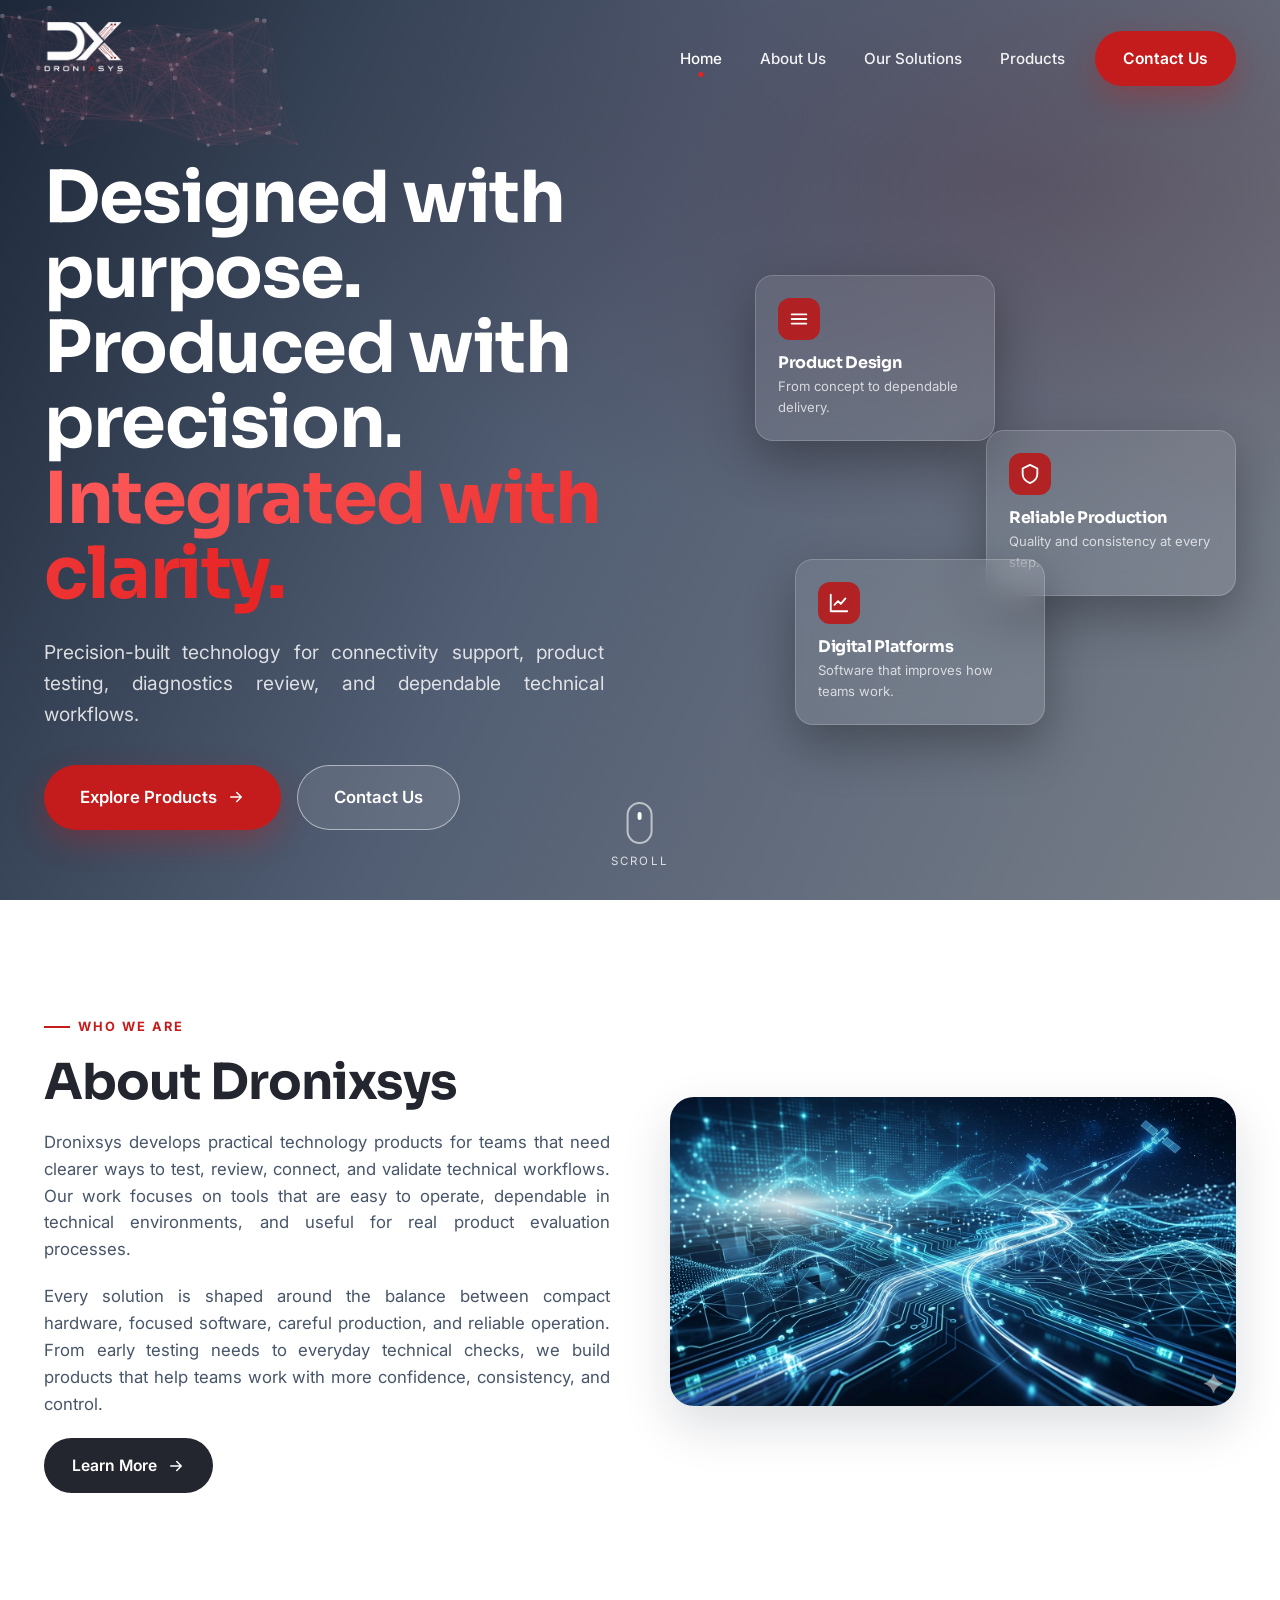
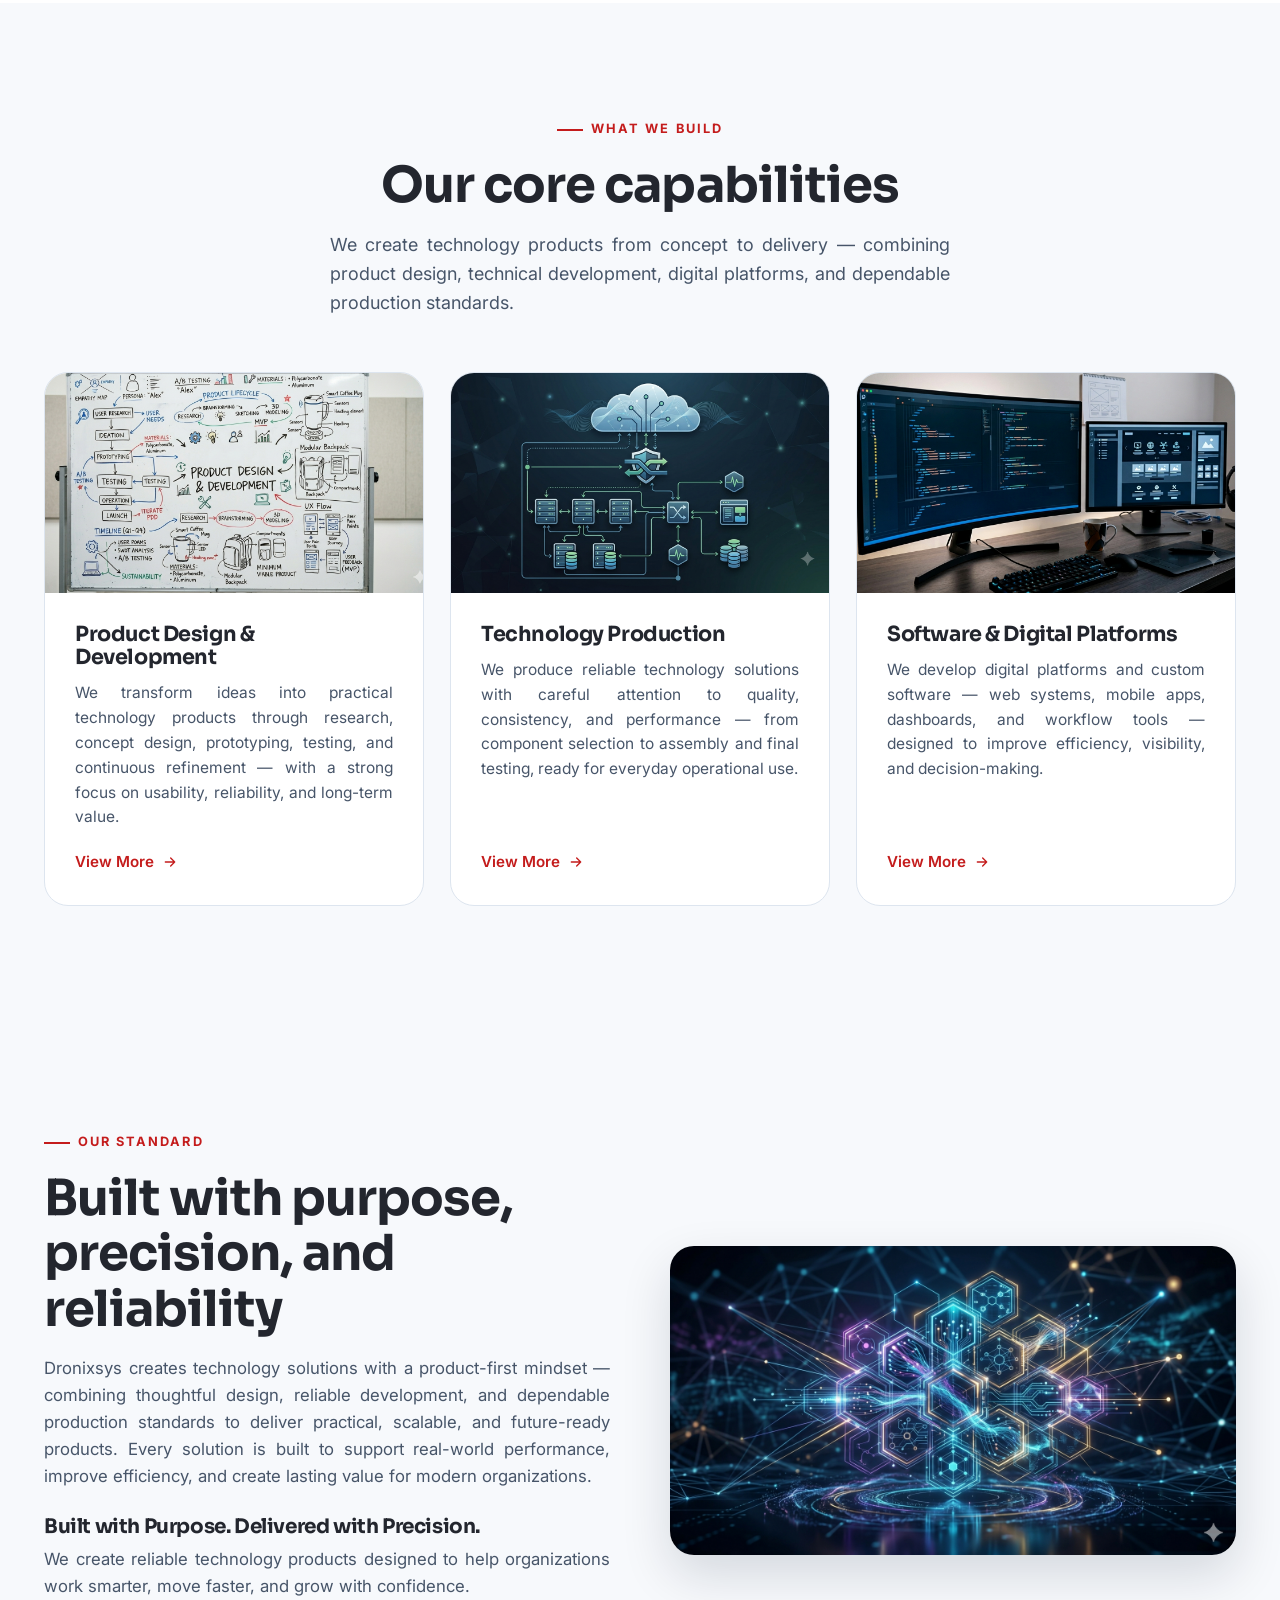
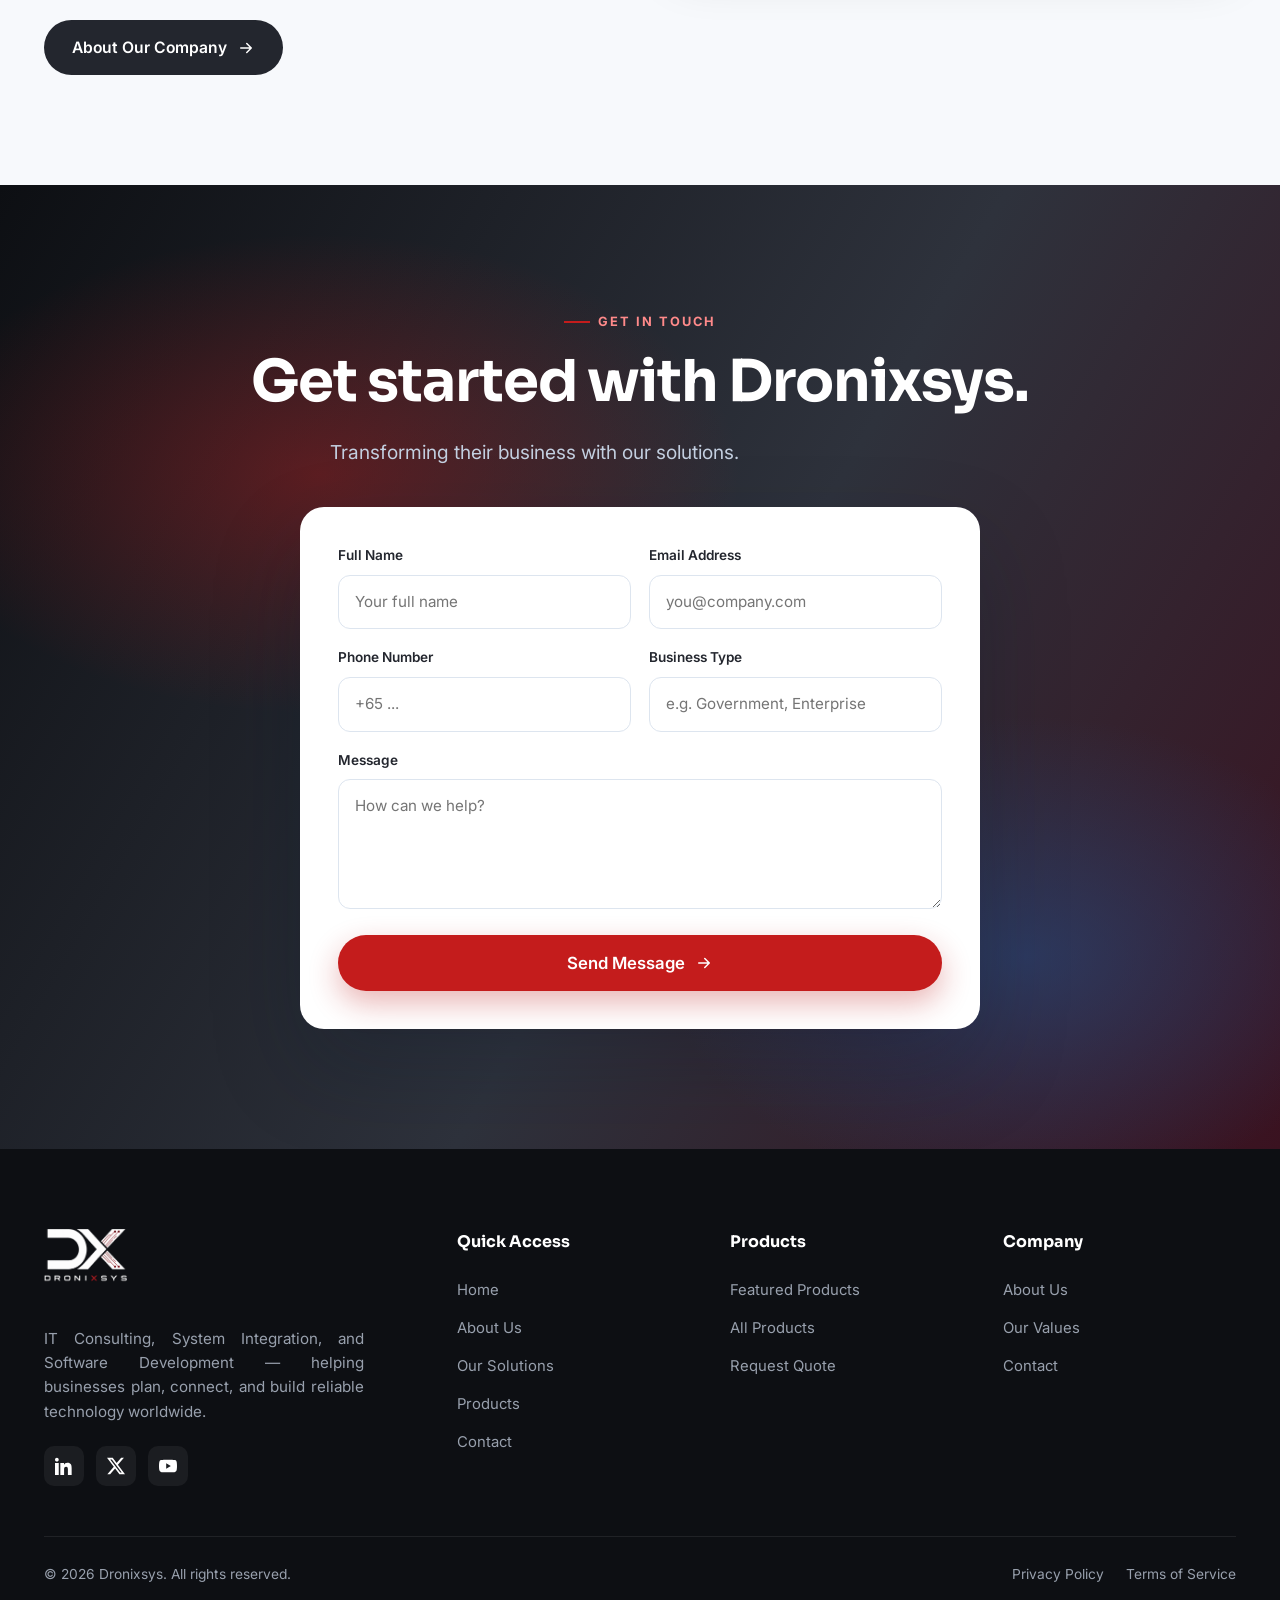
==== index.html @ 89958917 "Initial commit" ====
<!DOCTYPE html>
<html lang="en">
<head>
<meta charset="UTF-8" />
<meta name="viewport" content="width=device-width, initial-scale=1.0" />
<title>Dronixsys | Purpose-Built Technology Products</title>
<meta name="description" content="Dronixsys designs and produces reliable technology products for connectivity, monitoring, communication, and dependable technical workflows — built with purpose and precision." />
<meta name="keywords" content="technology products, system integration, monitoring, communication platform, RF awareness, Dronixsys" />
<meta name="author" content="Dronixsys" />
<link rel="canonical" href="https://dronixsys.com/" />
<meta property="og:type" content="website" />
<meta property="og:title" content="Dronixsys | Purpose-Built Technology Products" />
<meta property="og:description" content="Designed with purpose. Produced with precision. Integrated with clarity." />
<meta property="og:image" content="assets/dronixsys-dark.png" />
<meta name="theme-color" content="#181B21" />
<link rel="icon" href="assets/dronixsys-dark.png" />
<link rel="preconnect" href="https://fonts.googleapis.com" />
<link rel="preconnect" href="https://fonts.gstatic.com" crossorigin />
<link href="https://fonts.googleapis.com/css2?family=Inter:wght@400;500;600;700&family=Sora:wght@600;700;800&display=swap" rel="stylesheet" />
<link rel="stylesheet" href="css/style.css" />
<script type="application/ld+json">
{
  "@context": "https://schema.org",
  "@type": "Organization",
  "name": "Dronixsys",
  "description": "Purpose-built technology products and integration services.",
  "url": "https://dronixsys.com",
  "logo": "assets/dronixsys-dark.png"
}
</script>
</head>
<body>
<div class="scroll-progress"></div>

<!-- NAV -->
<header class="nav" id="nav">
  <div class="container nav__inner">
    <a href="index.html" class="nav__logo" aria-label="Dronixsys home">
      <span class="logo-mark">
        <img src="assets/dronixsys-light.png" alt="Dronixsys" class="logo--white" />
        <img src="assets/dronixsys-dark.png" alt="Dronixsys" class="logo--dark" />
      </span>
    </a>
    <nav class="nav__menu" id="menu" aria-label="Primary">
      <a href="index.html" class="nav__link active">Home</a>
      <a href="about.html" class="nav__link">About Us</a>
      <a href="solutions.html" class="nav__link">Our Solutions</a>
      <a href="products.html" class="nav__link">Products</a>
      <a href="contact.html" class="btn btn--primary nav__cta">Contact Us</a>
    </nav>
    <button class="nav__toggle" id="toggle" aria-label="Toggle menu" aria-expanded="false"><span></span><span></span><span></span></button>
  </div>
</header>

<!-- HERO -->
<section class="hero">
  <div class="hero__media">
    <video autoplay muted loop playsinline poster="https://images.unsplash.com/photo-1558494949-ef010cbdcc31?auto=format&fit=crop&w=1920&q=80">
      <source src="https://cdn.pixabay.com/video/2020/08/30/48569-454221290_large.mp4" type="video/mp4" />
    </video>
  </div>
  <div class="hero__overlay"></div>
  <canvas id="particles"></canvas>

  <div class="container hero__inner">
    <div class="hero__content">
      <h1>Designed with purpose. Produced with precision. <span class="accent">Integrated with clarity.</span></h1>
      <p class="hero__sub">Precision-built technology for connectivity support, product testing, diagnostics review, and dependable technical workflows.</p>
      <div class="hero__cta">
        <a href="products.html" class="btn btn--primary btn--lg">Explore Products
          <svg viewBox="0 0 24 24" fill="none" stroke="currentColor" stroke-width="2"><path d="M5 12h14M13 6l6 6-6 6" stroke-linecap="round" stroke-linejoin="round"/></svg>
        </a>
        <a href="contact.html" class="btn btn--ghost btn--lg">Contact Us</a>
      </div>
    </div>

    <div class="hero__glass" aria-hidden="true">
      <div class="glass-card gc-1">
        <div class="gc-ico"><svg viewBox="0 0 24 24" fill="none" stroke="currentColor" stroke-width="2"><path d="M4 7h16M4 12h16M4 17h16" stroke-linecap="round"/></svg></div>
        <h4>Product Design</h4>
        <p>From concept to dependable delivery.</p>
      </div>
      <div class="glass-card gc-2">
        <div class="gc-ico"><svg viewBox="0 0 24 24" fill="none" stroke="currentColor" stroke-width="2"><path d="M12 2l8 4v6c0 5-3.5 8-8 10-4.5-2-8-5-8-10V6l8-4z" stroke-linejoin="round"/></svg></div>
        <h4>Reliable Production</h4>
        <p>Quality and consistency at every step.</p>
      </div>
      <div class="glass-card gc-3">
        <div class="gc-ico"><svg viewBox="0 0 24 24" fill="none" stroke="currentColor" stroke-width="2"><path d="M3 3v18h18M7 14l4-4 3 3 5-6" stroke-linecap="round" stroke-linejoin="round"/></svg></div>
        <h4>Digital Platforms</h4>
        <p>Software that improves how teams work.</p>
      </div>
    </div>
  </div>

  <a href="#who" class="scroll-ind" aria-label="Scroll down"><div class="mouse"></div>Scroll</a>
</section>

<!-- WHO WE ARE -->
<section class="section" id="who">
  <div class="container split">
    <div class="reveal">
      <span class="eyebrow">Who We Are</span>
      <h2 class="section-title">About Dronixsys</h2>
      <div class="prose">
        <p>Dronixsys develops practical technology products for teams that need clearer ways to test, review, connect, and validate technical workflows. Our work focuses on tools that are easy to operate, dependable in technical environments, and useful for real product evaluation processes.</p>
        <p>Every solution is shaped around the balance between compact hardware, focused software, careful production, and reliable operation. From early testing needs to everyday technical checks, we build products that help teams work with more confidence, consistency, and control.</p>
      </div>
      <a href="about.html" class="btn btn--navy">Learn More
        <svg viewBox="0 0 24 24" fill="none" stroke="currentColor" stroke-width="2"><path d="M5 12h14M13 6l6 6-6 6" stroke-linecap="round" stroke-linejoin="round"/></svg>
      </a>
    </div>
    <div class="split__media reveal d1">
      <img src="assets/images/about-us.png" alt="About Dronixsys" loading="lazy" />
    </div>
  </div>
</section>

<!-- CORE CAPABILITIES -->
<section class="section bg-slate" id="capabilities">
  <div class="container">
    <div class="center reveal" style="margin-bottom:54px">
      <span class="eyebrow" style="justify-content:center">What We Build</span>
      <h2 class="section-title">Our core capabilities</h2>
      <p class="section-lead">We create technology products from concept to delivery — combining product design, technical development, digital platforms, and dependable production standards.</p>
    </div>
    <div class="grid grid-3">
      <article class="cap reveal">
        <div class="cap__media"><img src="assets/images/product-design.png" alt="Product Design and Development" loading="lazy" /></div>
        <div class="cap__body">
          <h3>Product Design &amp; Development</h3>
          <p>We transform ideas into practical technology products through research, concept design, prototyping, testing, and continuous refinement — with a strong focus on usability, reliability, and long-term value.</p>
          <a href="products.html" class="link-more">View More <svg viewBox="0 0 24 24" fill="none" stroke="currentColor" stroke-width="2"><path d="M5 12h14M13 6l6 6-6 6" stroke-linecap="round" stroke-linejoin="round"/></svg></a>
        </div>
      </article>
      <article class="cap reveal d1">
        <div class="cap__media"><img src="assets/images/reliability.png" alt="Technology Production" loading="lazy" /></div>
        <div class="cap__body">
          <h3>Technology Production</h3>
          <p>We produce reliable technology solutions with careful attention to quality, consistency, and performance — from component selection to assembly and final testing, ready for everyday operational use.</p>
          <a href="products.html" class="link-more">View More <svg viewBox="0 0 24 24" fill="none" stroke="currentColor" stroke-width="2"><path d="M5 12h14M13 6l6 6-6 6" stroke-linecap="round" stroke-linejoin="round"/></svg></a>
        </div>
      </article>
      <article class="cap reveal d2">
        <div class="cap__media"><img src="assets/images/excellence.png" alt="Software and Digital Platforms" loading="lazy" /></div>
        <div class="cap__body">
          <h3>Software &amp; Digital Platforms</h3>
          <p>We develop digital platforms and custom software — web systems, mobile apps, dashboards, and workflow tools — designed to improve efficiency, visibility, and decision-making.</p>
          <a href="solutions.html" class="link-more">View More <svg viewBox="0 0 24 24" fill="none" stroke="currentColor" stroke-width="2"><path d="M5 12h14M13 6l6 6-6 6" stroke-linecap="round" stroke-linejoin="round"/></svg></a>
        </div>
      </article>
    </div>
  </div>
</section>

<!-- OUR STANDARD -->
<section class="section bg-slate" id="standard">
  <div class="container split split--reverse">
    <div class="split__media reveal">
      <img src="assets/images/why-choose.png" alt="Why choose Dronixsys" loading="lazy" />
    </div>
    <div class="reveal d1">
      <span class="eyebrow">Our Standard</span>
      <h2 class="section-title">Built with purpose, precision, and reliability</h2>
      <div class="prose">
        <p>Dronixsys creates technology solutions with a product-first mindset — combining thoughtful design, reliable development, and dependable production standards to deliver practical, scalable, and future-ready products. Every solution is built to support real-world performance, improve efficiency, and create lasting value for modern organizations.</p>
        <h3 style="color:var(--navy); font-size:1.25rem; margin:26px 0 8px">Built with Purpose. Delivered with Precision.</h3>
        <p>We create reliable technology products designed to help organizations work smarter, move faster, and grow with confidence.</p>
      </div>
      <a href="about.html" class="btn btn--navy">About Our Company
        <svg viewBox="0 0 24 24" fill="none" stroke="currentColor" stroke-width="2"><path d="M5 12h14M13 6l6 6-6 6" stroke-linecap="round" stroke-linejoin="round"/></svg>
      </a>
    </div>
  </div>
</section>

<!-- GET STARTED -->
<section class="finalcta" id="get-started">
  <div class="container">
    <span class="eyebrow" style="justify-content:center; color:#ff8a8a">Get in Touch</span>
    <h2>Get started with Dronixsys.</h2>
    <p>Transforming their business with our solutions.</p>
    <div class="getstarted-form">
      <form class="form" data-demo>
        <div class="form__ok">✓ Thank you — your message has been received. We'll be in touch shortly.</div>
        <div class="row">
          <div class="field"><label for="gname">Full Name</label><input id="gname" type="text" required placeholder="Your full name" /></div>
          <div class="field"><label for="gemail">Email Address</label><input id="gemail" type="email" required placeholder="you@company.com" /></div>
        </div>
        <div class="row">
          <div class="field"><label for="gphone">Phone Number</label><input id="gphone" type="tel" placeholder="+65 ..." /></div>
          <div class="field"><label for="gbtype">Business Type</label><input id="gbtype" type="text" placeholder="e.g. Government, Enterprise" /></div>
        </div>
        <div class="field"><label for="gmsg">Message</label><textarea id="gmsg" placeholder="How can we help?"></textarea></div>
        <button type="submit" class="btn btn--primary btn--lg" style="justify-content:center">Send Message
          <svg viewBox="0 0 24 24" fill="none" stroke="currentColor" stroke-width="2"><path d="M5 12h14M13 6l6 6-6 6" stroke-linecap="round" stroke-linejoin="round"/></svg>
        </button>
      </form>
    </div>
  </div>
</section>

<!-- FOOTER -->
<footer class="footer">
  <div class="container">
    <div class="footer__top">
      <div class="footer__brand">
        <div class="footer__logo"><img src="assets/dronixsys-light.png" alt="Dronixsys" /></div>
        <p>IT Consulting, System Integration, and Software Development — helping businesses plan, connect, and build reliable technology worldwide.</p>
        <div class="footer__social">
          <a href="#" aria-label="LinkedIn"><svg viewBox="0 0 24 24"><path d="M4.98 3.5C4.98 4.88 3.87 6 2.5 6S0 4.88 0 3.5 1.12 1 2.5 1 4.98 2.12 4.98 3.5zM0 8h5v16H0V8zm7.5 0H12v2.2h.07c.63-1.2 2.17-2.47 4.47-2.47 4.78 0 5.66 3.15 5.66 7.24V24h-5v-7.1c0-1.69-.03-3.87-2.36-3.87-2.36 0-2.72 1.84-2.72 3.75V24h-5V8z"/></svg></a>
          <a href="#" aria-label="Twitter"><svg viewBox="0 0 24 24"><path d="M18.9 1.15h3.68l-8.04 9.19L24 22.85h-7.41l-5.8-7.58-6.64 7.58H.46l8.6-9.83L0 1.15h7.59l5.24 6.93 6.07-6.93zm-1.29 19.5h2.04L6.48 3.24H4.29L17.61 20.65z"/></svg></a>
          <a href="#" aria-label="YouTube"><svg viewBox="0 0 24 24"><path d="M23.5 6.2a3.02 3.02 0 0 0-2.12-2.14C19.5 3.55 12 3.55 12 3.55s-7.5 0-9.38.51A3.02 3.02 0 0 0 .5 6.2C0 8.08 0 12 0 12s0 3.92.5 5.8a3.02 3.02 0 0 0 2.12 2.14c1.88.51 9.38.51 9.38.51s7.5 0 9.38-.51a3.02 3.02 0 0 0 2.12-2.14C24 15.92 24 12 24 12s0-3.92-.5-5.8zM9.6 15.6V8.4l6.2 3.6-6.2 3.6z"/></svg></a>
        </div>
      </div>
      <div class="footer__col"><h5>Quick Access</h5><a href="index.html">Home</a><a href="about.html">About Us</a><a href="solutions.html">Our Solutions</a><a href="products.html">Products</a><a href="contact.html">Contact</a></div>
      <div class="footer__col"><h5>Products</h5><a href="products.html">Featured Products</a><a href="products.html">All Products</a><a href="contact.html">Request Quote</a></div>
      <div class="footer__col"><h5>Company</h5><a href="about.html">About Us</a><a href="about.html#values">Our Values</a><a href="contact.html">Contact</a></div>
    </div>
    <div class="footer__bottom">
      <p>&copy; <span id="year">2026</span> Dronixsys. All rights reserved.</p>
      <div style="display:flex; gap:22px"><a href="#">Privacy Policy</a><a href="#">Terms of Service</a></div>
    </div>
  </div>
</footer>

<script src="js/main.js"></script>
</body>
</html>
---- css/style.css ----
/* ============================================================
   DRONIXSYS — Enterprise Design System
   Palette derived from brand logo: Navy #162E54 · Red #BA1A1A
   ============================================================ */

:root {
  /* Brand — graphite + red + silver (from Dronixsys logo) */
  --navy: #23262E;   /* graphite (primary dark) */
  --navy-800: #181B21;
  --navy-900: #0D0F13;
  --navy-700: #2E323C;
  --navy-600: #3C414D;
  --red: #C41C1C;
  --red-bright: #E62222;
  --red-soft: #f2d6d6;
  --silver: #C9CCD3;

  /* Neutrals */
  --white: #ffffff;
  --ink: #0c1524;
  --slate-50: #f7f9fc;
  --slate-100: #eef2f8;
  --slate-200: #dde5ef;
  --slate-300: #c3cfe0;
  --slate-400: #94a3b8;
  --slate-500: #64748b;
  --slate-600: #475569;
  --slate-700: #334155;

  /* Effects */
  --shadow-sm: 0 1px 2px rgba(9, 21, 40, .06), 0 1px 3px rgba(9, 21, 40, .1);
  --shadow-md: 0 8px 24px rgba(9, 21, 40, .08);
  --shadow-lg: 0 20px 50px rgba(9, 21, 40, .14);
  --shadow-xl: 0 40px 90px rgba(9, 21, 40, .22);
  --radius: 16px;
  --radius-lg: 24px;
  --radius-sm: 10px;

  --container: 1240px;
  --ease: cubic-bezier(.22, 1, .36, 1);
  --font: "Inter", -apple-system, BlinkMacSystemFont, "Segoe UI", Roboto, sans-serif;
  --font-display: "Sora", "Inter", sans-serif;
}

/* ---------- Reset ---------- */
*, *::before, *::after { box-sizing: border-box; margin: 0; padding: 0; }
html { scroll-behavior: smooth; -webkit-text-size-adjust: 100%; }
body {
  font-family: var(--font);
  color: var(--ink);
  background: var(--white);
  line-height: 1.6;
  overflow-x: hidden;
  -webkit-font-smoothing: antialiased;
  text-rendering: optimizeLegibility;
}
img { max-width: 100%; display: block; }
a { color: inherit; text-decoration: none; }
ul { list-style: none; }
button { font-family: inherit; cursor: pointer; border: none; background: none; }
h1, h2, h3, h4 { font-family: var(--font-display); line-height: 1.12; letter-spacing: -.02em; font-weight: 700; }

/* ---------- Layout helpers ---------- */
.container { width: 100%; max-width: var(--container); margin-inline: auto; padding-inline: 24px; }
.section { padding: 110px 0; position: relative; }
.section--tight { padding: 80px 0; }
.bg-slate { background: var(--slate-50); }
.bg-navy { background: var(--navy-800); color: #d3d6dd; }
.center { text-align: center; }

.eyebrow {
  display: inline-flex; align-items: center; gap: 8px;
  font-size: .8rem; font-weight: 700; letter-spacing: .16em; text-transform: uppercase;
  color: var(--red);
}
.eyebrow::before { content: ""; width: 26px; height: 2px; background: var(--red); display: inline-block; }
.bg-navy .eyebrow { color: #ff8a8a; }

.section-title { font-size: clamp(2rem, 4vw, 3.1rem); margin: 18px 0 18px; color: var(--navy); }
.bg-navy .section-title { color: #fff; }
.section-lead { font-size: 1.125rem; color: var(--slate-600); max-width: 620px; }
.center .section-lead { margin-inline: auto; }
.bg-navy .section-lead { color: #a7acb6; }

/* ---------- Buttons ---------- */
.btn {
  display: inline-flex; align-items: center; gap: 10px;
  padding: 15px 28px; border-radius: 999px; font-weight: 600; font-size: .98rem;
  transition: transform .3s var(--ease), box-shadow .3s var(--ease), background .3s var(--ease), color .3s var(--ease);
  will-change: transform;
}
.btn svg { width: 18px; height: 18px; transition: transform .3s var(--ease); }
.btn:hover svg { transform: translateX(4px); }
.btn--primary { background: var(--red); color: #fff; box-shadow: 0 12px 30px rgba(186, 26, 26, .32); }
.btn--primary:hover { background: var(--red-bright); transform: translateY(-3px); box-shadow: 0 18px 40px rgba(186, 26, 26, .42); }
.btn--navy { background: var(--navy); color: #fff; }
.btn--navy:hover { background: var(--navy-700); transform: translateY(-3px); }
.btn--ghost { background: rgba(255, 255, 255, .1); color: #fff; border: 1px solid rgba(255, 255, 255, .5); backdrop-filter: blur(6px); }
.btn--ghost:hover { background: rgba(255, 255, 255, .2); transform: translateY(-3px); }
.btn--outline { border: 1.5px solid var(--slate-300); color: var(--navy); }
.btn--outline:hover { border-color: var(--navy); transform: translateY(-3px); }
.btn--lg { padding: 18px 36px; font-size: 1.05rem; }

.link-more {
  display: inline-flex; align-items: center; gap: 8px; font-weight: 600; color: var(--red);
  font-size: .95rem;
}
.link-more svg { width: 16px; transition: transform .3s var(--ease); }
.link-more:hover svg { transform: translateX(5px); }

/* ============================================================
   NAVBAR
   ============================================================ */
.nav {
  position: fixed; inset: 0 0 auto 0; z-index: 1000;
  transition: background .3s var(--ease), box-shadow .3s var(--ease), padding .3s var(--ease);
  padding: 22px 0;
}
.nav__inner { display: flex; align-items: center; justify-content: space-between; gap: 30px; }
.nav__logo { display: flex; align-items: center; height: 74px; }
.nav__logo .logo-mark { position: relative; height: 100%; aspect-ratio: 720 / 678; }
.nav__logo .logo-mark img { position: absolute; inset: 0; height: 100%; width: 100%; object-fit: contain; transition: opacity .3s var(--ease); }
.nav__logo .logo--white { opacity: 1; }
.nav__logo .logo--dark { opacity: 0; }

.nav__menu { display: flex; align-items: center; gap: 6px; }
.nav__link {
  padding: 10px 16px; border-radius: 999px; font-weight: 500; font-size: .95rem;
  color: rgba(255, 255, 255, .92); transition: color .3s var(--ease), background .3s var(--ease); position: relative;
}
.nav__link:hover { background: rgba(255, 255, 255, .12); }
.nav__link.active { color: #fff; }
.nav__link.active::after {
  content: ""; position: absolute; bottom: 4px; left: 50%; transform: translateX(-50%);
  width: 5px; height: 5px; border-radius: 50%; background: var(--red-bright);
}
.nav__cta { margin-left: 8px; }
.nav__toggle { display: none; flex-direction: column; gap: 5px; padding: 8px; }
.nav__toggle span { width: 24px; height: 2px; background: #fff; border-radius: 2px; transition: .3s var(--ease); }

/* scrolled state */
.nav.scrolled {
  background: rgba(255, 255, 255, .82);
  backdrop-filter: saturate(180%) blur(18px);
  -webkit-backdrop-filter: saturate(180%) blur(18px);
  box-shadow: 0 6px 26px rgba(9, 21, 40, .09);
  padding: 12px 0;
}
.nav.scrolled .logo--white { opacity: 0; }
.nav.scrolled .logo--dark { opacity: 1; }
.nav.scrolled .nav__link { color: var(--slate-700); }
.nav.scrolled .nav__link:hover { background: var(--slate-100); color: var(--navy); }
.nav.scrolled .nav__link.active { color: var(--navy); }
.nav.scrolled .nav__toggle span { background: var(--navy); }

/* solid variant for interior pages */
.nav--solid { background: rgba(255,255,255,.9); backdrop-filter: saturate(180%) blur(18px); box-shadow: 0 6px 26px rgba(9,21,40,.08); position: fixed; }
.nav--solid .logo--white { opacity: 0; }
.nav--solid .logo--dark { opacity: 1; }
.nav--solid .nav__link { color: var(--slate-700); }
.nav--solid .nav__link:hover { background: var(--slate-100); color: var(--navy); }
.nav--solid .nav__link.active { color: var(--navy); }
.nav--solid .nav__toggle span { background: var(--navy); }

/* ============================================================
   HERO
   ============================================================ */
.hero { position: relative; min-height: 100vh; display: flex; align-items: center; overflow: hidden; color: #fff; }
.hero__media { position: absolute; inset: 0; z-index: -2; }
.hero__media video, .hero__media img { width: 100%; height: 100%; object-fit: cover; }
.hero__overlay {
  position: absolute; inset: 0; z-index: -1;
  background:
    linear-gradient(115deg, rgba(9, 21, 40, .92) 0%, rgba(14, 31, 60, .72) 45%, rgba(9, 21, 40, .55) 100%),
    radial-gradient(1200px 600px at 80% 20%, rgba(186, 26, 26, .28), transparent 60%);
}
#particles { position: absolute; inset: 0; z-index: -1; opacity: .5; }
.hero__inner { display: grid; grid-template-columns: 1.15fr .85fr; gap: 60px; align-items: center; padding-top: 90px; }
.hero__badge {
  display: inline-flex; align-items: center; gap: 10px; padding: 8px 16px; border-radius: 999px;
  background: rgba(255, 255, 255, .1); border: 1px solid rgba(255, 255, 255, .22); backdrop-filter: blur(8px);
  font-size: .82rem; font-weight: 600; letter-spacing: .04em; margin-bottom: 26px;
}
.hero__badge .dot { width: 8px; height: 8px; border-radius: 50%; background: #37e08b; box-shadow: 0 0 0 4px rgba(55, 224, 139, .25); }
.hero h1 { font-size: clamp(2.6rem, 5.6vw, 4.6rem); line-height: 1.05; }
.hero h1 .accent { color: transparent; background: linear-gradient(120deg, #ff5b5b, var(--red-bright)); -webkit-background-clip: text; background-clip: text; }
.hero__sub { font-size: 1.2rem; color: rgba(255, 255, 255, .82); max-width: 560px; margin: 26px 0 36px; }
.hero__cta { display: flex; gap: 16px; flex-wrap: wrap; }
.hero__stats { display: flex; gap: 38px; margin-top: 54px; flex-wrap: wrap; }
.hero__stats .num { font-family: var(--font-display); font-size: 2.2rem; font-weight: 700; }
.hero__stats .lbl { font-size: .85rem; color: rgba(255, 255, 255, .7); }

/* floating glass cards */
.hero__glass { position: relative; height: 460px; }
.glass-card {
  position: absolute; background: rgba(255, 255, 255, .09); border: 1px solid rgba(255, 255, 255, .18);
  backdrop-filter: blur(16px); -webkit-backdrop-filter: blur(16px); border-radius: 18px; padding: 22px;
  box-shadow: 0 20px 50px rgba(0, 0, 0, .3); animation: floaty 6s ease-in-out infinite;
}
.glass-card h4 { font-size: 1rem; margin-bottom: 4px; }
.glass-card p { font-size: .82rem; color: rgba(255, 255, 255, .74); }
.glass-card .gc-ico { width: 42px; height: 42px; border-radius: 12px; display: grid; place-items: center; background: rgba(186, 26, 26, .9); margin-bottom: 14px; }
.glass-card .gc-ico svg { width: 22px; height: 22px; stroke: #fff; }
.gc-1 { top: 10px; left: 0; width: 240px; }
.gc-2 { top: 165px; right: 0; width: 250px; animation-delay: 1.2s; }
.gc-3 { bottom: 0; left: 40px; width: 250px; animation-delay: 2.4s; }
@keyframes floaty { 0%, 100% { transform: translateY(0); } 50% { transform: translateY(-16px); } }

.scroll-ind { position: absolute; bottom: 30px; left: 50%; transform: translateX(-50%); z-index: 2; display: flex; flex-direction: column; align-items: center; gap: 8px; color: rgba(255,255,255,.8); font-size: .72rem; letter-spacing: .2em; text-transform: uppercase; }
.scroll-ind .mouse { width: 26px; height: 42px; border: 2px solid rgba(255,255,255,.6); border-radius: 14px; position: relative; }
.scroll-ind .mouse::before { content: ""; position: absolute; top: 8px; left: 50%; transform: translateX(-50%); width: 4px; height: 8px; border-radius: 4px; background: #fff; animation: scrolldot 1.8s infinite; }
@keyframes scrolldot { 0% { opacity: 0; transform: translate(-50%, 0); } 40% { opacity: 1; } 80% { opacity: 0; transform: translate(-50%, 14px); } }

/* ---------- Page hero (interior) ---------- */
.page-hero { position: relative; padding: 180px 0 90px; color: #fff; overflow: hidden; background: var(--navy-800); }
.page-hero::before { content: ""; position: absolute; inset: 0; background: radial-gradient(900px 500px at 85% 10%, rgba(186,26,26,.35), transparent 60%), linear-gradient(120deg, var(--navy-900), var(--navy-700)); }
.page-hero__grid { position: absolute; inset: 0; opacity: .12; background-image: linear-gradient(rgba(255,255,255,.4) 1px, transparent 1px), linear-gradient(90deg, rgba(255,255,255,.4) 1px, transparent 1px); background-size: 46px 46px; -webkit-mask-image: radial-gradient(circle at 70% 30%, #000, transparent 75%); mask-image: radial-gradient(circle at 70% 30%, #000, transparent 75%); }
.page-hero__inner { position: relative; max-width: 760px; }
.page-hero h1 { font-size: clamp(2.4rem, 5vw, 3.8rem); }
.page-hero p { font-size: 1.18rem; color: rgba(255,255,255,.82); margin-top: 20px; }
.crumbs { display: flex; gap: 10px; align-items: center; font-size: .85rem; color: rgba(255,255,255,.6); margin-bottom: 22px; }
.crumbs a:hover { color: #fff; }
.crumbs span { color: #ff8a8a; }

/* ============================================================
   TRUSTED BY / MARQUEE
   ============================================================ */
.trusted { padding: 54px 0; border-bottom: 1px solid var(--slate-100); }
.trusted__label { text-align: center; font-size: .82rem; letter-spacing: .14em; text-transform: uppercase; color: var(--slate-500); font-weight: 600; margin-bottom: 30px; }
.marquee { overflow: hidden; -webkit-mask-image: linear-gradient(90deg, transparent, #000 12%, #000 88%, transparent); mask-image: linear-gradient(90deg, transparent, #000 12%, #000 88%, transparent); }
.marquee__track { display: flex; gap: 66px; width: max-content; animation: marquee 32s linear infinite; align-items: center; }
.marquee__track span { font-family: var(--font-display); font-weight: 700; font-size: 1.5rem; color: var(--slate-400); white-space: nowrap; transition: color .3s; }
.marquee__track span:hover { color: var(--navy); }
@keyframes marquee { to { transform: translateX(-50%); } }

/* ============================================================
   SOLUTIONS CARDS
   ============================================================ */
.grid { display: grid; gap: 26px; }
.grid-3 { grid-template-columns: repeat(3, 1fr); }
.grid-2 { grid-template-columns: repeat(2, 1fr); }
.grid-4 { grid-template-columns: repeat(4, 1fr); }

.head-row { display: flex; justify-content: space-between; align-items: flex-end; gap: 30px; margin-bottom: 54px; flex-wrap: wrap; }
.head-row .section-title, .head-row .eyebrow { margin: 0; }
.head-row .col-left { max-width: 620px; }
.head-row .section-title { margin: 16px 0 0; }

.card {
  background: #fff; border: 1px solid var(--slate-200); border-radius: var(--radius); padding: 34px;
  transition: transform .4s var(--ease), box-shadow .4s var(--ease), border-color .4s var(--ease);
  position: relative; overflow: hidden;
}
.card::after { content: ""; position: absolute; top: 0; left: 0; width: 100%; height: 4px; background: linear-gradient(90deg, var(--red), var(--navy)); transform: scaleX(0); transform-origin: left; transition: transform .4s var(--ease); }
.card:hover { transform: translateY(-10px); box-shadow: var(--shadow-lg); border-color: transparent; }
.card:hover::after { transform: scaleX(1); }
.card__ico { width: 62px; height: 62px; border-radius: 16px; display: grid; place-items: center; background: linear-gradient(135deg, var(--navy), var(--navy-700)); margin-bottom: 22px; transition: transform .4s var(--ease); }
.card:hover .card__ico { transform: scale(1.08) rotate(-4deg); }
.card__ico svg { width: 30px; height: 30px; stroke: #fff; }
.card h3 { font-size: 1.3rem; color: var(--navy); margin-bottom: 12px; }
.card p { color: var(--slate-600); font-size: .98rem; margin-bottom: 22px; }
.card .tags { display: flex; flex-wrap: wrap; gap: 8px; margin-bottom: 22px; }
.card .tags span { font-size: .76rem; font-weight: 600; padding: 5px 11px; border-radius: 999px; background: var(--slate-100); color: var(--slate-600); }

/* ============================================================
   INDUSTRIES
   ============================================================ */
.ind { position: relative; border-radius: var(--radius); overflow: hidden; min-height: 260px; display: flex; align-items: flex-end; padding: 28px; color: #fff; isolation: isolate; }
.ind img { position: absolute; inset: 0; width: 100%; height: 100%; object-fit: cover; z-index: -2; transition: transform .6s var(--ease); }
.ind::before { content: ""; position: absolute; inset: 0; z-index: -1; background: linear-gradient(180deg, rgba(9,21,40,.15), rgba(9,21,40,.9)); transition: background .4s; }
.ind:hover img { transform: scale(1.08); }
.ind:hover::before { background: linear-gradient(180deg, rgba(186,26,26,.3), rgba(9,21,40,.92)); }
.ind__body h3 { font-size: 1.35rem; margin-bottom: 6px; }
.ind__body p { font-size: .9rem; color: rgba(255,255,255,.8); max-height: 0; overflow: hidden; opacity: 0; transition: max-height .4s var(--ease), opacity .4s var(--ease), margin .4s; }
.ind:hover .ind__body p { max-height: 90px; opacity: 1; margin-top: 8px; }
.ind__tag { position: absolute; top: 22px; left: 22px; font-size: .72rem; font-weight: 700; letter-spacing: .1em; text-transform: uppercase; background: rgba(255,255,255,.16); backdrop-filter: blur(6px); padding: 6px 12px; border-radius: 999px; }

/* ============================================================
   FEATURED PROJECTS / CASE STUDIES
   ============================================================ */
.case { display: grid; grid-template-columns: 1fr 1fr; gap: 0; border: 1px solid var(--slate-200); border-radius: var(--radius-lg); overflow: hidden; background: #fff; margin-bottom: 40px; box-shadow: var(--shadow-sm); }
.case:nth-child(even) .case__media { order: 2; }
.case__media { position: relative; min-height: 420px; overflow: hidden; }
.case__media img { width: 100%; height: 100%; object-fit: cover; transition: transform .7s var(--ease); }
.case:hover .case__media img { transform: scale(1.05); }
.case__media .badge { position: absolute; top: 22px; left: 22px; background: var(--red); color: #fff; font-size: .76rem; font-weight: 700; padding: 7px 14px; border-radius: 999px; letter-spacing: .05em; }
.case__body { padding: 48px; display: flex; flex-direction: column; justify-content: center; }
.case__body .ind-label { font-size: .82rem; font-weight: 700; letter-spacing: .12em; text-transform: uppercase; color: var(--red); }
.case__body h3 { font-size: 1.75rem; color: var(--navy); margin: 12px 0 14px; }
.case__body p { color: var(--slate-600); margin-bottom: 22px; }
.case__tech { display: flex; flex-wrap: wrap; gap: 8px; margin-bottom: 28px; }
.case__tech span { font-size: .78rem; font-weight: 600; padding: 6px 12px; border-radius: 8px; background: var(--slate-100); color: var(--navy); }
.kpis { display: flex; gap: 32px; padding-top: 26px; border-top: 1px solid var(--slate-200); }
.kpis .num { font-family: var(--font-display); font-size: 1.9rem; font-weight: 700; color: var(--navy); }
.kpis .num .plus { color: var(--red); }
.kpis .lbl { font-size: .8rem; color: var(--slate-500); }

/* ============================================================
   WHY CHOOSE US
   ============================================================ */
.why { display: grid; grid-template-columns: repeat(2, 1fr); gap: 22px; }
.why__item { display: flex; gap: 18px; padding: 28px; border-radius: var(--radius); background: rgba(255,255,255,.04); border: 1px solid rgba(255,255,255,.08); transition: transform .3s var(--ease), background .3s; }
.why__item:hover { transform: translateY(-6px); background: rgba(255,255,255,.07); }
.why__item .n { font-family: var(--font-display); font-size: 1.1rem; font-weight: 700; color: #ff8a8a; }
.why__ico { flex-shrink: 0; width: 54px; height: 54px; border-radius: 14px; background: rgba(186,26,26,.9); display: grid; place-items: center; }
.why__ico svg { width: 26px; height: 26px; stroke: #fff; }
.why__item h4 { font-size: 1.15rem; color: #fff; margin-bottom: 6px; }
.why__item p { font-size: .92rem; color: #a7acb6; }

/* stat band */
.statband { display: grid; grid-template-columns: repeat(4, 1fr); gap: 24px; text-align: center; }
.statband .num { font-family: var(--font-display); font-size: clamp(2.2rem, 4vw, 3.2rem); font-weight: 700; color: #fff; }
.statband .num .plus, .statband .num .pct { color: #ff8a8a; }
.statband .lbl { color: #a7acb6; font-size: .95rem; margin-top: 4px; }

/* ============================================================
   PARTNERS
   ============================================================ */
.partners { display: grid; grid-template-columns: repeat(4, 1fr); gap: 20px; }
.partner { display: flex; align-items: center; justify-content: center; gap: 12px; padding: 34px 20px; border: 1px solid var(--slate-200); border-radius: var(--radius); background: #fff; transition: transform .3s var(--ease), box-shadow .3s var(--ease); font-family: var(--font-display); font-weight: 700; font-size: 1.3rem; color: var(--navy); }
.partner:hover { transform: translateY(-6px); box-shadow: var(--shadow-md); }
.partner .p-dot { width: 12px; height: 12px; border-radius: 3px; background: var(--red); }

/* ============================================================
   PROCESS TIMELINE
   ============================================================ */
.timeline { position: relative; margin-top: 60px; }
.timeline::before { content: ""; position: absolute; top: 46px; left: 0; right: 0; height: 3px; background: var(--slate-200); }
.timeline__progress { content: ""; position: absolute; top: 46px; left: 0; height: 3px; width: 0; background: linear-gradient(90deg, var(--red), var(--navy)); transition: width 1.2s var(--ease); z-index: 1; }
.timeline__row { display: grid; grid-template-columns: repeat(5, 1fr); gap: 24px; }
.tl-step { text-align: center; position: relative; }
.tl-step .dot { width: 22px; height: 22px; border-radius: 50%; background: #fff; border: 3px solid var(--slate-300); margin: 36px auto 0; position: relative; z-index: 2; transition: border-color .4s, transform .4s, background .4s; }
.tl-step.on .dot { border-color: var(--red); background: var(--red); transform: scale(1.2); }
.tl-step .step-n { font-size: .8rem; font-weight: 700; color: var(--red); letter-spacing: .1em; text-transform: uppercase; margin-bottom: 8px; }
.tl-step h4 { font-size: 1.2rem; color: var(--navy); margin: 22px 0 8px; }
.tl-step p { font-size: .9rem; color: var(--slate-600); padding: 0 8px; }

/* ============================================================
   TESTIMONIALS
   ============================================================ */
.tst { background: #fff; border: 1px solid var(--slate-200); border-radius: var(--radius); padding: 36px; display: flex; flex-direction: column; gap: 20px; transition: transform .4s var(--ease), box-shadow .4s var(--ease); }
.tst:hover { transform: translateY(-8px); box-shadow: var(--shadow-lg); }
.tst .quote { font-size: 2.4rem; line-height: 1; color: var(--red); font-family: Georgia, serif; }
.tst p { color: var(--slate-700); font-size: 1.02rem; flex: 1; }
.tst__who { display: flex; align-items: center; gap: 14px; }
.tst__who .av { width: 48px; height: 48px; border-radius: 50%; background: linear-gradient(135deg, var(--navy), var(--red)); color: #fff; display: grid; place-items: center; font-weight: 700; font-family: var(--font-display); }
.tst__who .nm { font-weight: 700; color: var(--navy); font-size: .98rem; }
.tst__who .rl { font-size: .84rem; color: var(--slate-500); }
.stars { color: #f5b400; font-size: .95rem; letter-spacing: 2px; }

/* ============================================================
   FINAL CTA
   ============================================================ */
.finalcta { position: relative; overflow: hidden; padding: 120px 0; text-align: center; color: #fff; }
.finalcta::before { content: ""; position: absolute; inset: 0; z-index: -1; background: linear-gradient(120deg, var(--navy-900), var(--navy-700) 55%, #3a1220); }
.finalcta::after { content: ""; position: absolute; inset: 0; z-index: -1; background: radial-gradient(700px 400px at 25% 30%, rgba(186,26,26,.4), transparent 60%), radial-gradient(600px 400px at 80% 80%, rgba(39,74,128,.6), transparent 60%); }
.finalcta h2 { font-size: clamp(2.2rem, 4.5vw, 3.6rem); max-width: 840px; margin: 18px auto 22px; }
.finalcta p { font-size: 1.2rem; color: #c3cfe0; max-width: 620px; margin: 0 auto 40px; }
.finalcta .hero__cta { justify-content: center; }

/* ============================================================
   FOOTER
   ============================================================ */
.footer { background: var(--navy-900); color: #98a0ad; padding: 80px 0 30px; }
.footer__top { display: grid; grid-template-columns: 1.6fr repeat(3, 1fr); gap: 40px; padding-bottom: 50px; border-bottom: 1px solid rgba(255,255,255,.08); }
.footer__logo { display: flex; align-items: center; margin-bottom: 20px; }
.footer__logo img { height: 78px; width: auto; }
.footer__brand p { max-width: 320px; font-size: .95rem; }
.footer__social { display: flex; gap: 12px; margin-top: 22px; }
.footer__social a { width: 40px; height: 40px; border-radius: 10px; background: rgba(255,255,255,.06); display: grid; place-items: center; transition: background .3s, transform .3s; }
.footer__social a:hover { background: var(--red); transform: translateY(-3px); }
.footer__social svg { width: 18px; height: 18px; fill: #fff; }
.footer__col h5 { color: #fff; font-family: var(--font-display); font-size: 1rem; margin-bottom: 18px; }
.footer__col a { display: block; padding: 7px 0; font-size: .93rem; transition: color .3s, padding .3s; }
.footer__col a:hover { color: #fff; padding-left: 6px; }
.footer__bottom { display: flex; justify-content: space-between; align-items: center; padding-top: 26px; font-size: .86rem; flex-wrap: wrap; gap: 12px; }
.footer__bottom a:hover { color: #fff; }

/* ============================================================
   FORMS
   ============================================================ */
.form { display: grid; gap: 18px; }
.form .row { display: grid; grid-template-columns: 1fr 1fr; gap: 18px; }
.field label { display: block; font-size: .85rem; font-weight: 600; color: var(--navy); margin-bottom: 8px; }
.field input, .field select, .field textarea {
  width: 100%; padding: 14px 16px; border: 1.5px solid var(--slate-200); border-radius: 12px; font: inherit; font-size: .95rem;
  transition: border-color .3s, box-shadow .3s; background: #fff;
}
.field textarea { resize: vertical; min-height: 130px; }
.field input:focus, .field select:focus, .field textarea:focus { outline: none; border-color: var(--navy); box-shadow: 0 0 0 4px rgba(22,46,84,.1); }
.form__note { font-size: .84rem; color: var(--slate-500); }
.form__ok { display: none; padding: 14px 18px; border-radius: 12px; background: #e6f7ee; color: #1a7a45; font-weight: 600; font-size: .95rem; }

/* value/info list */
.info-card { background: #fff; border: 1px solid var(--slate-200); border-radius: var(--radius); padding: 30px; display: flex; gap: 18px; align-items: flex-start; }
.info-card .info-ico { flex-shrink: 0; width: 52px; height: 52px; border-radius: 14px; background: linear-gradient(135deg, var(--navy), var(--navy-700)); display: grid; place-items: center; }
.info-card .info-ico svg { width: 26px; height: 26px; stroke: #fff; }
.info-card h4 { color: var(--navy); font-size: 1.1rem; margin-bottom: 6px; }
.info-card p { color: var(--slate-600); font-size: .93rem; }

/* prose */
.prose p { color: var(--slate-600); font-size: 1.05rem; margin-bottom: 20px; }
.prose h2 { color: var(--navy); font-size: 1.8rem; margin: 40px 0 16px; }
.prose ul.check { display: grid; gap: 12px; margin: 10px 0 24px; }
.prose ul.check li { display: flex; gap: 12px; align-items: flex-start; color: var(--slate-700); }
.prose ul.check li svg { flex-shrink: 0; width: 22px; height: 22px; stroke: var(--red); margin-top: 2px; }

/* careers */
.job { display: flex; justify-content: space-between; align-items: center; gap: 24px; padding: 28px 32px; border: 1px solid var(--slate-200); border-radius: var(--radius); background: #fff; transition: transform .3s var(--ease), box-shadow .3s var(--ease); margin-bottom: 16px; flex-wrap: wrap; }
.job:hover { transform: translateX(6px); box-shadow: var(--shadow-md); border-color: var(--navy-600); }
.job h4 { color: var(--navy); font-size: 1.2rem; margin-bottom: 6px; }
.job .meta { display: flex; gap: 16px; font-size: .88rem; color: var(--slate-500); flex-wrap: wrap; }
.job .meta span { display: inline-flex; align-items: center; gap: 6px; }

/* reveal animation */
.reveal { opacity: 0; transform: translateY(34px); transition: opacity .8s var(--ease), transform .8s var(--ease); }
.reveal.in { opacity: 1; transform: none; }
.reveal.d1 { transition-delay: .1s; } .reveal.d2 { transition-delay: .2s; }
.reveal.d3 { transition-delay: .3s; } .reveal.d4 { transition-delay: .4s; }

/* progress bar */
.scroll-progress { position: fixed; top: 0; left: 0; height: 3px; width: 0; background: linear-gradient(90deg, var(--red), var(--navy)); z-index: 1100; }

/* ============================================================
   RESPONSIVE
   ============================================================ */
@media (max-width: 1024px) {
  .grid-3, .grid-4, .partners, .statband { grid-template-columns: repeat(2, 1fr); }
  .hero__inner { grid-template-columns: 1fr; }
  .hero__glass { display: none; }
  .footer__top { grid-template-columns: 1fr 1fr; }
}
@media (max-width: 860px) {
  .nav__menu { position: fixed; inset: 0 0 0 auto; width: min(320px, 82vw); background: var(--navy-900); flex-direction: column; align-items: stretch; padding: 100px 24px 40px; gap: 6px; transform: translateX(100%); transition: transform .4s var(--ease); box-shadow: -20px 0 60px rgba(0,0,0,.4); }
  .nav__menu.open { transform: none; }
  .nav__menu .nav__link { color: #fff !important; font-size: 1.05rem; padding: 14px 16px; }
  .nav.scrolled .nav__menu .nav__link { color: #fff; }
  .nav__cta { margin: 12px 0 0; justify-content: center; }
  .nav__toggle { display: flex; z-index: 1001; }
  .nav__toggle.open span:nth-child(1) { transform: translateY(7px) rotate(45deg); background: #fff; }
  .nav__toggle.open span:nth-child(2) { opacity: 0; }
  .nav__toggle.open span:nth-child(3) { transform: translateY(-7px) rotate(-45deg); background: #fff; }
  .case, .why { grid-template-columns: 1fr; }
  .case:nth-child(even) .case__media { order: 0; }
  .case__media { min-height: 280px; }
  .timeline__row { grid-template-columns: 1fr; gap: 40px; }
  .timeline::before, .timeline__progress { display: none; }
  .tl-step .dot { display: none; }
}
@media (max-width: 620px) {
  .section { padding: 72px 0; }
  .grid-3, .grid-4, .grid-2, .partners, .statband, .form .row { grid-template-columns: 1fr; }
  .footer__top { grid-template-columns: 1fr; }
  .case__body { padding: 32px 26px; }
  .kpis { gap: 22px; flex-wrap: wrap; }
  .hero__stats { gap: 24px; }
}

/* accessibility */
@media (prefers-reduced-motion: reduce) {
  *, *::before, *::after { animation-duration: .001ms !important; transition-duration: .001ms !important; }
  html { scroll-behavior: auto; }
}

/* ============================================================
   CAPABILITIES (home) — image cards
   ============================================================ */
.cap { background:#fff; border:1px solid var(--slate-200); border-radius:var(--radius-lg); overflow:hidden; transition:transform .4s var(--ease), box-shadow .4s var(--ease); display:flex; flex-direction:column; }
.cap:hover { transform:translateY(-10px); box-shadow:var(--shadow-lg); }
.cap__media { height:220px; overflow:hidden; position:relative; }
.cap__media img { width:100%; height:100%; object-fit:cover; transition:transform .6s var(--ease); }
.cap:hover .cap__media img { transform:scale(1.07); }
.cap__body { padding:30px; display:flex; flex-direction:column; flex:1; }
.cap__body h3 { font-size:1.3rem; color:var(--navy); margin-bottom:12px; }
.cap__body p { color:var(--slate-600); font-size:.97rem; margin-bottom:20px; flex:1; }

/* split feature block */
.split { display:grid; grid-template-columns:1fr 1fr; gap:60px; align-items:center; }
.split img { border-radius:var(--radius-lg); box-shadow:var(--shadow-lg); width:100%; }
.split--reverse .split__media { order:2; }

/* ============================================================
   OUR SOLUTIONS — large split panels
   ============================================================ */
.sol { display:grid; grid-template-columns:1fr 1fr; gap:0; border:1px solid var(--slate-200); border-radius:var(--radius-lg); overflow:hidden; background:#fff; margin-bottom:40px; box-shadow:var(--shadow-sm); }
.sol:nth-child(even) .sol__media { order:2; }
.sol__media { position:relative; min-height:420px; overflow:hidden; }
.sol__media img { width:100%; height:100%; object-fit:cover; transition:transform .7s var(--ease); }
.sol:hover .sol__media img { transform:scale(1.05); }
.sol__media .sol__tag { position:absolute; top:22px; left:22px; background:var(--red); color:#fff; font-size:.74rem; font-weight:700; letter-spacing:.1em; text-transform:uppercase; padding:8px 14px; border-radius:999px; }
.sol__body { padding:48px; display:flex; flex-direction:column; justify-content:center; }
.sol__body h3 { font-size:1.7rem; color:var(--navy); margin:10px 0 14px; }
.sol__body p { color:var(--slate-600); margin-bottom:16px; }
.sol__body .check { margin-bottom:26px; }

/* ============================================================
   PRODUCTS CATALOG
   ============================================================ */
.prod-toolbar { display:flex; justify-content:space-between; align-items:center; gap:24px; margin-bottom:38px; flex-wrap:wrap; }
.prod-filters { display:flex; gap:10px; flex-wrap:wrap; }
.prod-filters button { padding:10px 18px; border-radius:999px; border:1.5px solid var(--slate-200); font-weight:600; font-size:.9rem; color:var(--slate-600); background:#fff; transition:all .3s var(--ease); }
.prod-filters button:hover { border-color:var(--navy-600); color:var(--navy); }
.prod-filters button.active { background:var(--navy); border-color:var(--navy); color:#fff; }
.prod-search { position:relative; }
.prod-search input { padding:12px 16px 12px 42px; border:1.5px solid var(--slate-200); border-radius:999px; font:inherit; font-size:.92rem; width:260px; max-width:100%; transition:border-color .3s, box-shadow .3s; }
.prod-search input:focus { outline:none; border-color:var(--navy); box-shadow:0 0 0 4px rgba(22,46,84,.1); }
.prod-search svg { position:absolute; left:15px; top:50%; transform:translateY(-50%); width:18px; height:18px; stroke:var(--slate-400); }
.prod-meta { font-size:.9rem; color:var(--slate-500); margin-bottom:26px; }
.prod-meta b { color:var(--navy); }

.prod-card { background:#fff; border:1px solid var(--slate-200); border-radius:var(--radius); overflow:hidden; display:flex; flex-direction:column; transition:transform .4s var(--ease), box-shadow .4s var(--ease), border-color .4s; }
.prod-card:hover { transform:translateY(-10px); box-shadow:var(--shadow-lg); border-color:transparent; }
.prod-card__media { position:relative; display:block; aspect-ratio:4/3; overflow:hidden; background:var(--slate-100); }
.prod-card__media img { width:100%; height:100%; object-fit:cover; transition:transform .6s var(--ease); }
.prod-card:hover .prod-card__media img { transform:scale(1.06); }
.prod-card__cat { position:absolute; top:14px; left:14px; background:rgba(9,21,40,.82); backdrop-filter:blur(6px); color:#fff; font-size:.68rem; font-weight:700; letter-spacing:.06em; text-transform:uppercase; padding:6px 11px; border-radius:999px; }
.prod-card__body { padding:24px; display:flex; flex-direction:column; flex:1; }
.prod-card__body h3 { font-size:1.2rem; color:var(--navy); margin-bottom:6px; }
.prod-collab { display:inline-block; font-size:.76rem; font-weight:600; color:var(--red); margin-bottom:10px; }
.prod-card__body p { color:var(--slate-600); font-size:.92rem; margin-bottom:18px; flex:1; }

.empty-state { text-align:center; padding:60px 20px; color:var(--slate-500); display:none; }

/* ============================================================
   PRODUCT DETAIL
   ============================================================ */
.pd-top { display:grid; grid-template-columns:1fr 1fr; gap:52px; align-items:center; }
.pd-gallery img { width:100%; border-radius:var(--radius-lg); box-shadow:var(--shadow-lg); background:var(--slate-100); }
.pd-info .pd-cat { display:inline-block; font-size:.78rem; font-weight:700; letter-spacing:.1em; text-transform:uppercase; color:var(--red); margin-bottom:12px; }
.pd-info h1 { font-size:clamp(2rem,4vw,2.8rem); color:var(--navy); }
.pd-collab { display:inline-block; margin-top:12px; font-weight:600; color:var(--slate-500); font-size:.95rem; }
.pd-desc { color:var(--slate-600); font-size:1.05rem; margin:20px 0 30px; }
.pd-cta { display:flex; gap:14px; flex-wrap:wrap; }
.pd-grid { display:grid; grid-template-columns:1fr 1fr; gap:52px; margin-top:20px; }
.pd-features { margin-top:20px; }
.spec-table { margin-top:20px; border:1px solid var(--slate-200); border-radius:var(--radius); overflow:hidden; }
.spec-row { display:flex; justify-content:space-between; gap:20px; padding:15px 20px; border-bottom:1px solid var(--slate-100); }
.spec-row:last-child { border-bottom:none; }
.spec-row:nth-child(odd) { background:var(--slate-50); }
.spec-k { color:var(--slate-500); font-weight:600; font-size:.92rem; }
.spec-v { color:var(--navy); font-weight:600; font-size:.92rem; text-align:right; }

@media (max-width:900px){
  .split, .sol, .pd-top, .pd-grid { grid-template-columns:1fr; gap:32px; }
  .split--reverse .split__media, .sol:nth-child(even) .sol__media { order:0; }
  .sol__media { min-height:280px; }
  .sol__body { padding:32px 26px; }
  .prod-toolbar { flex-direction:column; align-items:stretch; }
  .prod-search input { width:100%; }
}

/* ============================================================
   GLOBAL CHECK LIST (fix: constrain icons outside .prose)
   ============================================================ */
.check { display:grid; gap:12px; margin:10px 0 24px; padding:0; list-style:none; }
.check li { display:flex; gap:12px; align-items:flex-start; color:var(--slate-700); font-size:.97rem; }
.check li svg { flex:0 0 22px; width:22px; height:22px; stroke:var(--red); margin-top:2px; }

/* ============================================================
   SOLUTION CARDS (clean grid — matches reference)
   ============================================================ */
.sol-cards { display:grid; grid-template-columns:repeat(2,1fr); gap:28px; }
.sol-card { position:relative; display:block; background:#fff; border:1px solid var(--slate-200); border-radius:var(--radius-lg); padding:40px 40px 64px; overflow:hidden; transition:transform .4s var(--ease), box-shadow .4s var(--ease), border-color .4s var(--ease); }
.sol-card::after { content:""; position:absolute; top:0; left:0; width:100%; height:4px; background:linear-gradient(90deg,var(--red),var(--navy)); transform:scaleX(0); transform-origin:left; transition:transform .4s var(--ease); }
.sol-card:hover { transform:translateY(-8px); box-shadow:var(--shadow-lg); border-color:transparent; }
.sol-card:hover::after { transform:scaleX(1); }
.sol-card__ico { width:58px; height:58px; border-radius:15px; background:var(--slate-100); display:grid; place-items:center; margin-bottom:24px; transition:background .4s var(--ease), transform .4s var(--ease); }
.sol-card__ico svg { width:27px; height:27px; stroke:var(--navy); transition:stroke .4s var(--ease); }
.sol-card:hover .sol-card__ico { background:var(--navy); transform:scale(1.06) rotate(-4deg); }
.sol-card:hover .sol-card__ico svg { stroke:#fff; }
.sol-card__cat { display:block; font-size:.75rem; font-weight:700; letter-spacing:.13em; text-transform:uppercase; color:var(--red); margin-bottom:12px; }
.sol-card h3 { font-size:1.45rem; color:var(--navy); margin-bottom:14px; }
.sol-card p { color:var(--slate-600); font-size:.98rem; line-height:1.7; }
.sol-card__arrow { position:absolute; right:36px; bottom:32px; width:42px; height:42px; border-radius:50%; background:var(--slate-100); display:grid; place-items:center; transition:background .4s var(--ease), transform .4s var(--ease); }
.sol-card__arrow svg { width:20px; height:20px; stroke:var(--red); transition:stroke .4s var(--ease); }
.sol-card:hover .sol-card__arrow { background:var(--red); transform:translateX(4px); }
.sol-card:hover .sol-card__arrow svg { stroke:#fff; }
@media (max-width:760px){ .sol-cards { grid-template-columns:1fr; } }

/* ============================================================
   JUSTIFIED DESCRIPTION TEXT
   ============================================================ */
.prose p,
.section-lead,
.card p,
.cap__body p,
.sol-card p,
.prod-card__body p,
.info-card p,
.pd-desc,
.hero__sub,
.finalcta p,
.footer__brand p,
.tst p { text-align: justify; text-justify: inter-word; -webkit-hyphens: auto; hyphens: auto; }

/* keep centered leads visually centered but justified within their column */
.center .section-lead { text-align: justify; }
@media (max-width: 620px) {
  .prose p, .section-lead, .card p, .cap__body p, .sol-card p,
  .prod-card__body p, .info-card p, .pd-desc, .hero__sub,
  .finalcta p, .tst p { hyphens: none; }
}

/* ============================================================
   GET STARTED FORM (home, on dark section)
   ============================================================ */
.getstarted-form { max-width: 680px; margin: 40px auto 0; background: #fff; border-radius: var(--radius-lg); padding: 38px; box-shadow: var(--shadow-xl); text-align: left; }
.getstarted-form .field label { color: var(--navy); }
@media (max-width: 620px){ .getstarted-form { padding: 26px; } }
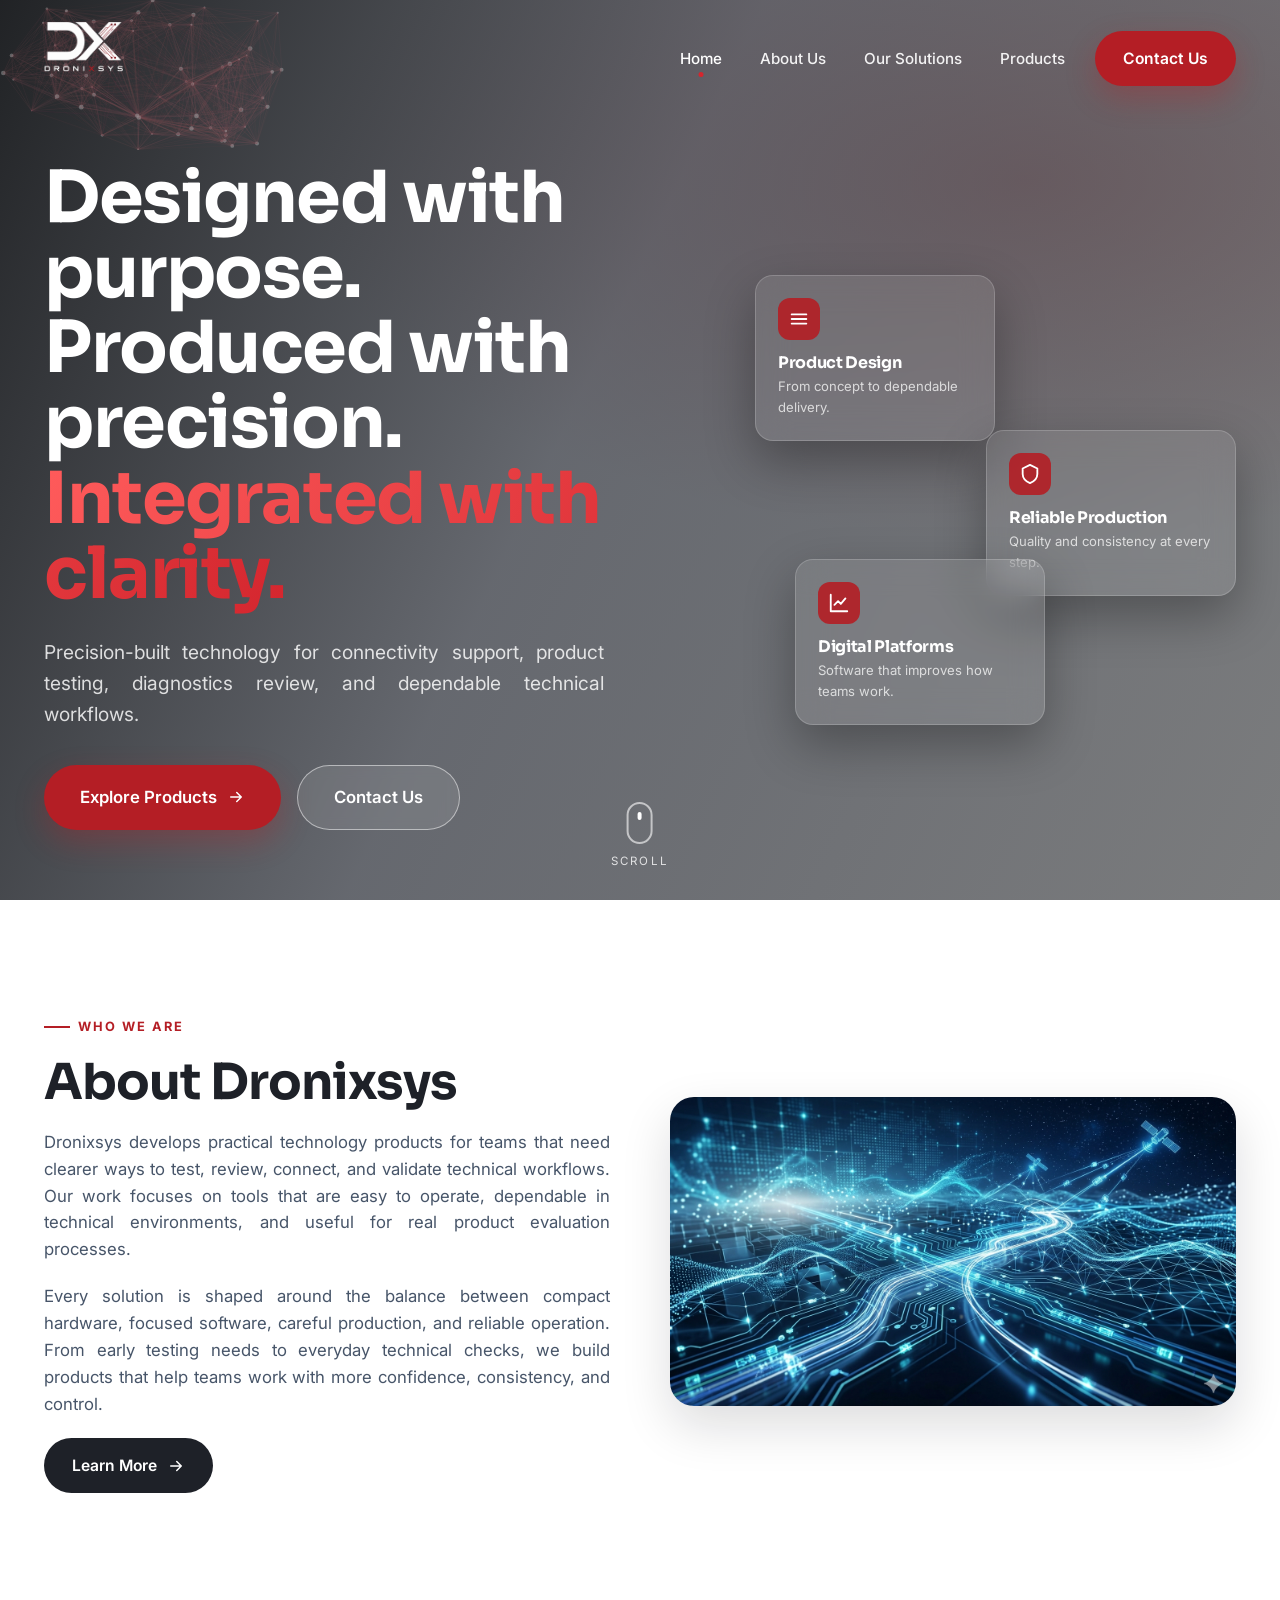
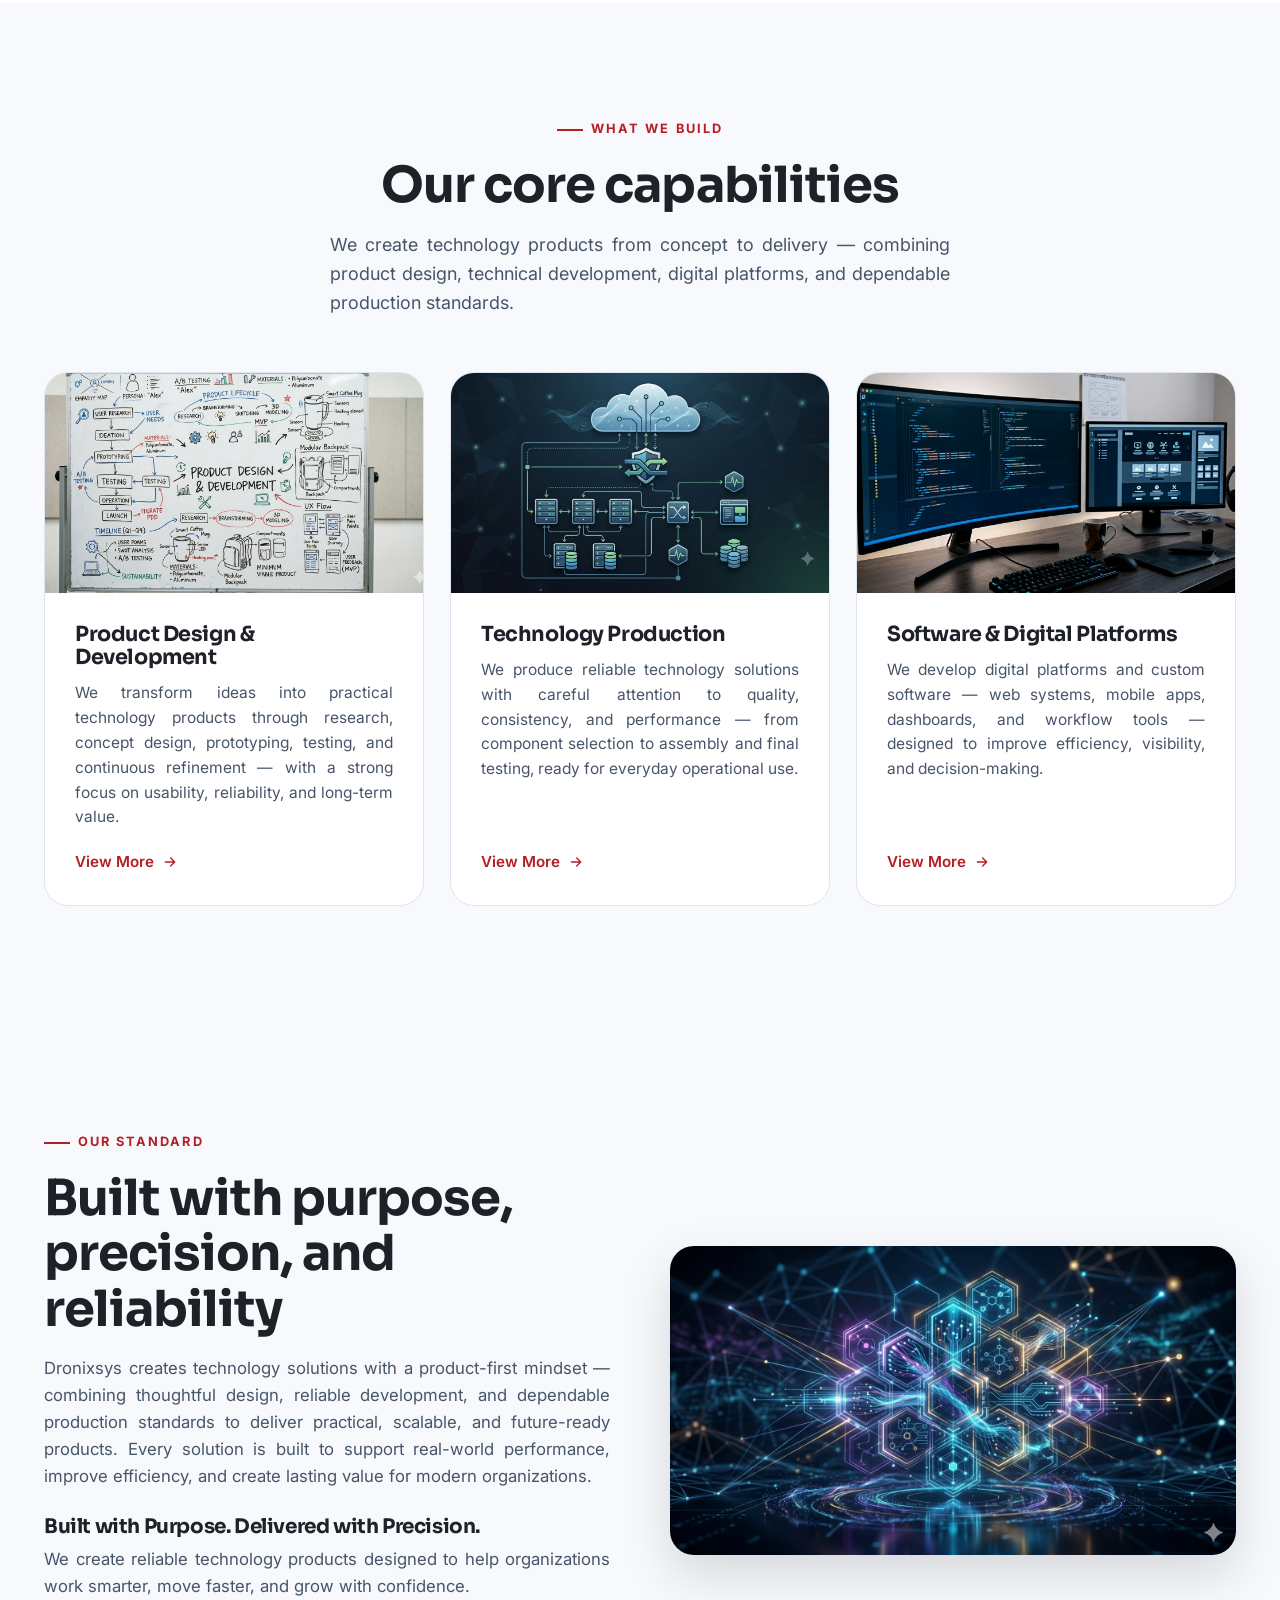
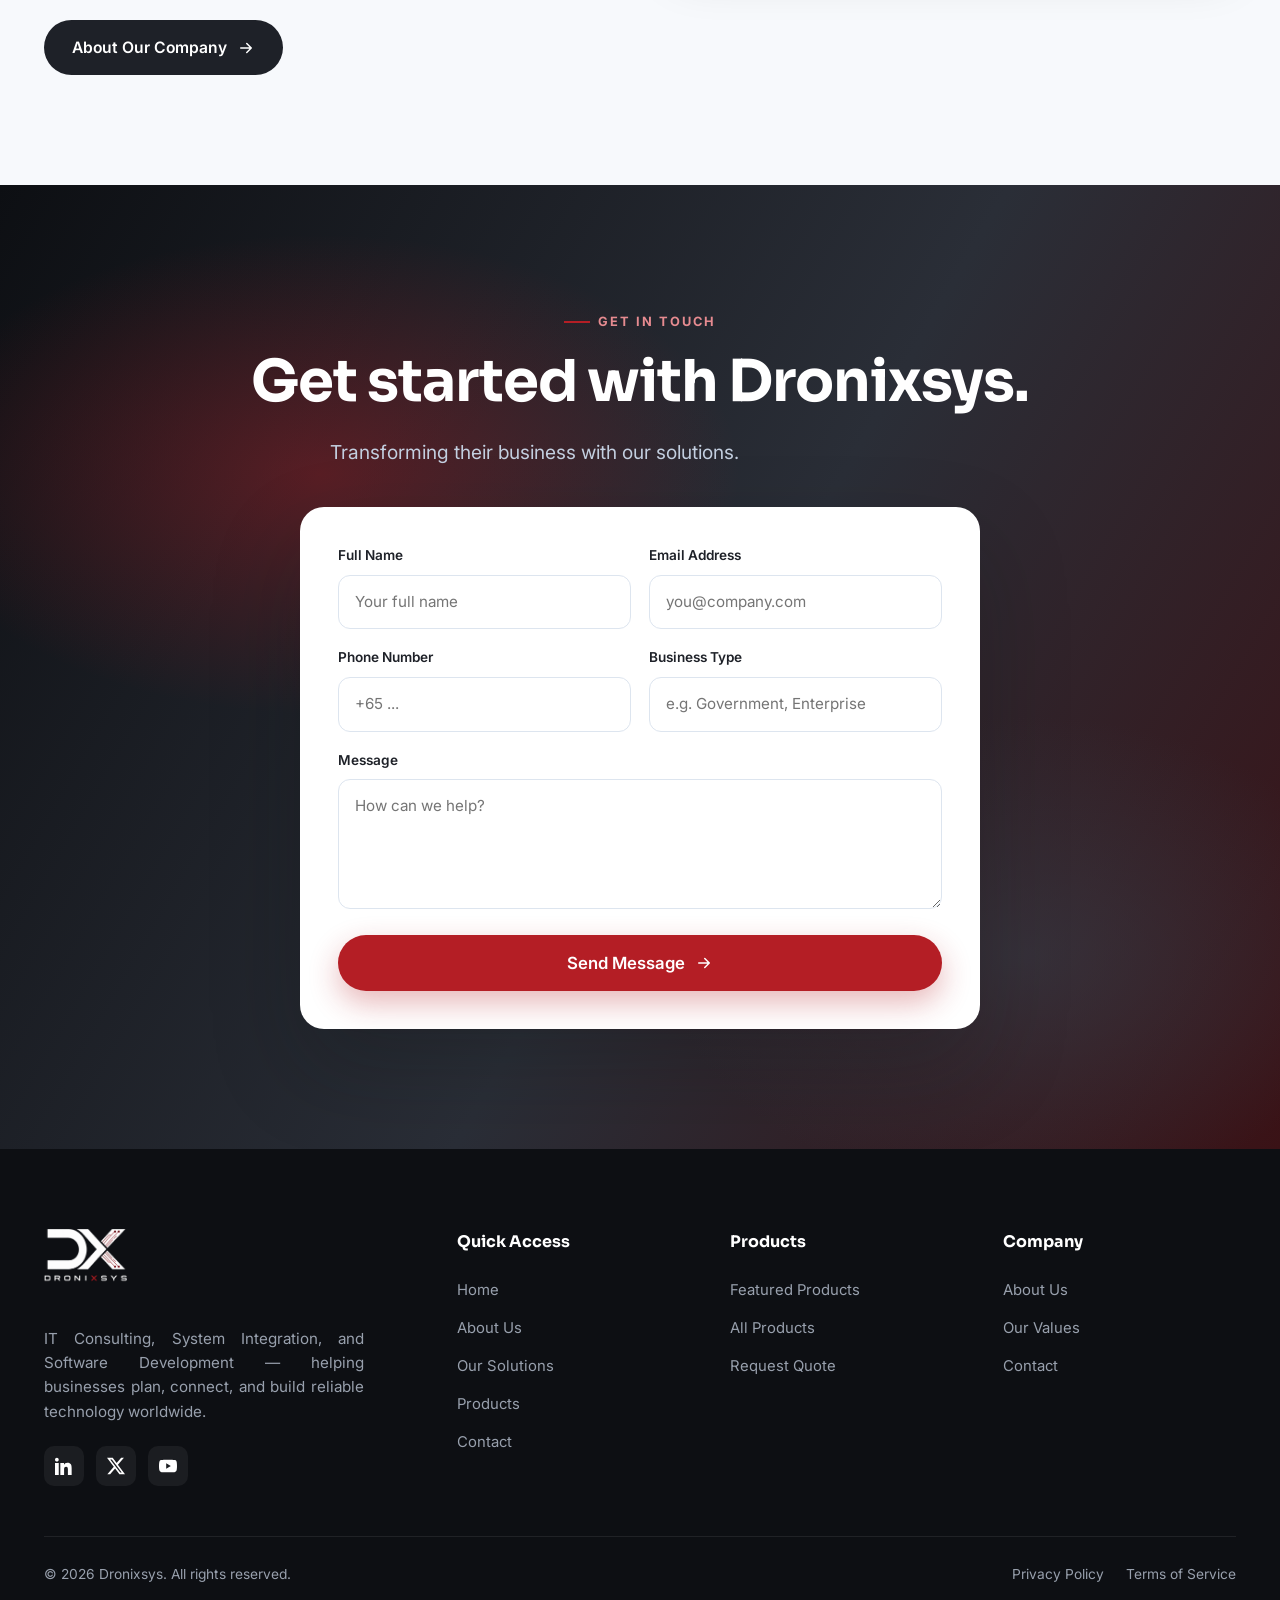
==== commit 04038ce4: "Align theme colors to brand logo palette (graphite, red, silver)" ====
--- a/index.html
+++ b/index.html
@@ -12,7 +12,7 @@
 <meta property="og:title" content="Dronixsys | Purpose-Built Technology Products" />
 <meta property="og:description" content="Designed with purpose. Produced with precision. Integrated with clarity." />
 <meta property="og:image" content="assets/dronixsys-dark.png" />
-<meta name="theme-color" content="#181B21" />
+<meta name="theme-color" content="#171A20" />
 <link rel="icon" href="assets/dronixsys-dark.png" />
 <link rel="preconnect" href="https://fonts.googleapis.com" />
 <link rel="preconnect" href="https://fonts.gstatic.com" crossorigin />
@@ -177,7 +177,7 @@
 <!-- GET STARTED -->
 <section class="finalcta" id="get-started">
   <div class="container">
-    <span class="eyebrow" style="justify-content:center; color:#ff8a8a">Get in Touch</span>
+    <span class="eyebrow" style="justify-content:center; color:#E68B90">Get in Touch</span>
     <h2>Get started with Dronixsys.</h2>
     <p>Transforming their business with our solutions.</p>
     <div class="getstarted-form">
--- a/css/style.css
+++ b/css/style.css
@@ -1,23 +1,25 @@
 /* ============================================================
    DRONIXSYS — Enterprise Design System
-   Palette derived from brand logo: Navy #162E54 · Red #BA1A1A
+   Palette sampled from brand logo: Graphite #1E2128 · Red #B41E25 · Silver #C9CCD3
    ============================================================ */
 
 :root {
-  /* Brand — graphite + red + silver (from Dronixsys logo) */
-  --navy: #23262E;   /* graphite (primary dark) */
-  --navy-800: #181B21;
+  /* Brand — graphite + red + silver (sampled from Dronixsys logo) */
+  --navy: #1E2128;   /* graphite (primary dark, logo mark) */
+  --navy-800: #171A20;
   --navy-900: #0D0F13;
-  --navy-700: #2E323C;
-  --navy-600: #3C414D;
-  --red: #C41C1C;
-  --red-bright: #E62222;
-  --red-soft: #f2d6d6;
+  --navy-700: #2A2E37;
+  --navy-600: #383D48;
+  --red: #B41E25;        /* brand red (logo) */
+  --red-bright: #D4262E; /* brighter red for hover/gradients */
+  --red-deep: #7A0000;   /* deep red shade from logo */
+  --red-tint: #E68B90;   /* light red accent for dark backgrounds */
+  --red-soft: #f0d7d8;
   --silver: #C9CCD3;
 
   /* Neutrals */
   --white: #ffffff;
-  --ink: #0c1524;
+  --ink: #15181E;
   --slate-50: #f7f9fc;
   --slate-100: #eef2f8;
   --slate-200: #dde5ef;
@@ -28,10 +30,10 @@
   --slate-700: #334155;
 
   /* Effects */
-  --shadow-sm: 0 1px 2px rgba(9, 21, 40, .06), 0 1px 3px rgba(9, 21, 40, .1);
-  --shadow-md: 0 8px 24px rgba(9, 21, 40, .08);
-  --shadow-lg: 0 20px 50px rgba(9, 21, 40, .14);
-  --shadow-xl: 0 40px 90px rgba(9, 21, 40, .22);
+  --shadow-sm: 0 1px 2px rgba(14, 16, 19, .06), 0 1px 3px rgba(14, 16, 19, .1);
+  --shadow-md: 0 8px 24px rgba(14, 16, 19, .08);
+  --shadow-lg: 0 20px 50px rgba(14, 16, 19, .14);
+  --shadow-xl: 0 40px 90px rgba(14, 16, 19, .22);
   --radius: 16px;
   --radius-lg: 24px;
   --radius-sm: 10px;
@@ -74,7 +76,7 @@
   color: var(--red);
 }
 .eyebrow::before { content: ""; width: 26px; height: 2px; background: var(--red); display: inline-block; }
-.bg-navy .eyebrow { color: #ff8a8a; }
+.bg-navy .eyebrow { color: var(--red-tint); }
 
 .section-title { font-size: clamp(2rem, 4vw, 3.1rem); margin: 18px 0 18px; color: var(--navy); }
 .bg-navy .section-title { color: #fff; }
@@ -91,8 +93,8 @@
 }
 .btn svg { width: 18px; height: 18px; transition: transform .3s var(--ease); }
 .btn:hover svg { transform: translateX(4px); }
-.btn--primary { background: var(--red); color: #fff; box-shadow: 0 12px 30px rgba(186, 26, 26, .32); }
-.btn--primary:hover { background: var(--red-bright); transform: translateY(-3px); box-shadow: 0 18px 40px rgba(186, 26, 26, .42); }
+.btn--primary { background: var(--red); color: #fff; box-shadow: 0 12px 30px rgba(180, 30, 37, .32); }
+.btn--primary:hover { background: var(--red-bright); transform: translateY(-3px); box-shadow: 0 18px 40px rgba(180, 30, 37, .42); }
 .btn--navy { background: var(--navy); color: #fff; }
 .btn--navy:hover { background: var(--navy-700); transform: translateY(-3px); }
 .btn--ghost { background: rgba(255, 255, 255, .1); color: #fff; border: 1px solid rgba(255, 255, 255, .5); backdrop-filter: blur(6px); }
@@ -143,7 +145,7 @@
   background: rgba(255, 255, 255, .82);
   backdrop-filter: saturate(180%) blur(18px);
   -webkit-backdrop-filter: saturate(180%) blur(18px);
-  box-shadow: 0 6px 26px rgba(9, 21, 40, .09);
+  box-shadow: 0 6px 26px rgba(14, 16, 19, .09);
   padding: 12px 0;
 }
 .nav.scrolled .logo--white { opacity: 0; }
@@ -154,7 +156,7 @@
 .nav.scrolled .nav__toggle span { background: var(--navy); }
 
 /* solid variant for interior pages */
-.nav--solid { background: rgba(255,255,255,.9); backdrop-filter: saturate(180%) blur(18px); box-shadow: 0 6px 26px rgba(9,21,40,.08); position: fixed; }
+.nav--solid { background: rgba(255,255,255,.9); backdrop-filter: saturate(180%) blur(18px); box-shadow: 0 6px 26px rgba(14, 16, 19,.08); position: fixed; }
 .nav--solid .logo--white { opacity: 0; }
 .nav--solid .logo--dark { opacity: 1; }
 .nav--solid .nav__link { color: var(--slate-700); }
@@ -171,8 +173,8 @@
 .hero__overlay {
   position: absolute; inset: 0; z-index: -1;
   background:
-    linear-gradient(115deg, rgba(9, 21, 40, .92) 0%, rgba(14, 31, 60, .72) 45%, rgba(9, 21, 40, .55) 100%),
-    radial-gradient(1200px 600px at 80% 20%, rgba(186, 26, 26, .28), transparent 60%);
+    linear-gradient(115deg, rgba(14, 16, 19, .92) 0%, rgba(42, 46, 55, .72) 45%, rgba(14, 16, 19, .55) 100%),
+    radial-gradient(1200px 600px at 80% 20%, rgba(180, 30, 37, .28), transparent 60%);
 }
 #particles { position: absolute; inset: 0; z-index: -1; opacity: .5; }
 .hero__inner { display: grid; grid-template-columns: 1.15fr .85fr; gap: 60px; align-items: center; padding-top: 90px; }
@@ -199,7 +201,7 @@
 }
 .glass-card h4 { font-size: 1rem; margin-bottom: 4px; }
 .glass-card p { font-size: .82rem; color: rgba(255, 255, 255, .74); }
-.glass-card .gc-ico { width: 42px; height: 42px; border-radius: 12px; display: grid; place-items: center; background: rgba(186, 26, 26, .9); margin-bottom: 14px; }
+.glass-card .gc-ico { width: 42px; height: 42px; border-radius: 12px; display: grid; place-items: center; background: rgba(180, 30, 37, .9); margin-bottom: 14px; }
 .glass-card .gc-ico svg { width: 22px; height: 22px; stroke: #fff; }
 .gc-1 { top: 10px; left: 0; width: 240px; }
 .gc-2 { top: 165px; right: 0; width: 250px; animation-delay: 1.2s; }
@@ -213,14 +215,14 @@
 
 /* ---------- Page hero (interior) ---------- */
 .page-hero { position: relative; padding: 180px 0 90px; color: #fff; overflow: hidden; background: var(--navy-800); }
-.page-hero::before { content: ""; position: absolute; inset: 0; background: radial-gradient(900px 500px at 85% 10%, rgba(186,26,26,.35), transparent 60%), linear-gradient(120deg, var(--navy-900), var(--navy-700)); }
+.page-hero::before { content: ""; position: absolute; inset: 0; background: radial-gradient(900px 500px at 85% 10%, rgba(180, 30, 37,.35), transparent 60%), linear-gradient(120deg, var(--navy-900), var(--navy-700)); }
 .page-hero__grid { position: absolute; inset: 0; opacity: .12; background-image: linear-gradient(rgba(255,255,255,.4) 1px, transparent 1px), linear-gradient(90deg, rgba(255,255,255,.4) 1px, transparent 1px); background-size: 46px 46px; -webkit-mask-image: radial-gradient(circle at 70% 30%, #000, transparent 75%); mask-image: radial-gradient(circle at 70% 30%, #000, transparent 75%); }
 .page-hero__inner { position: relative; max-width: 760px; }
 .page-hero h1 { font-size: clamp(2.4rem, 5vw, 3.8rem); }
 .page-hero p { font-size: 1.18rem; color: rgba(255,255,255,.82); margin-top: 20px; }
 .crumbs { display: flex; gap: 10px; align-items: center; font-size: .85rem; color: rgba(255,255,255,.6); margin-bottom: 22px; }
 .crumbs a:hover { color: #fff; }
-.crumbs span { color: #ff8a8a; }
+.crumbs span { color: var(--red-tint); }
 
 /* ============================================================
    TRUSTED BY / MARQUEE
@@ -267,9 +269,9 @@
    ============================================================ */
 .ind { position: relative; border-radius: var(--radius); overflow: hidden; min-height: 260px; display: flex; align-items: flex-end; padding: 28px; color: #fff; isolation: isolate; }
 .ind img { position: absolute; inset: 0; width: 100%; height: 100%; object-fit: cover; z-index: -2; transition: transform .6s var(--ease); }
-.ind::before { content: ""; position: absolute; inset: 0; z-index: -1; background: linear-gradient(180deg, rgba(9,21,40,.15), rgba(9,21,40,.9)); transition: background .4s; }
+.ind::before { content: ""; position: absolute; inset: 0; z-index: -1; background: linear-gradient(180deg, rgba(14, 16, 19,.15), rgba(14, 16, 19,.9)); transition: background .4s; }
 .ind:hover img { transform: scale(1.08); }
-.ind:hover::before { background: linear-gradient(180deg, rgba(186,26,26,.3), rgba(9,21,40,.92)); }
+.ind:hover::before { background: linear-gradient(180deg, rgba(180, 30, 37,.3), rgba(14, 16, 19,.92)); }
 .ind__body h3 { font-size: 1.35rem; margin-bottom: 6px; }
 .ind__body p { font-size: .9rem; color: rgba(255,255,255,.8); max-height: 0; overflow: hidden; opacity: 0; transition: max-height .4s var(--ease), opacity .4s var(--ease), margin .4s; }
 .ind:hover .ind__body p { max-height: 90px; opacity: 1; margin-top: 8px; }
@@ -301,8 +303,8 @@
 .why { display: grid; grid-template-columns: repeat(2, 1fr); gap: 22px; }
 .why__item { display: flex; gap: 18px; padding: 28px; border-radius: var(--radius); background: rgba(255,255,255,.04); border: 1px solid rgba(255,255,255,.08); transition: transform .3s var(--ease), background .3s; }
 .why__item:hover { transform: translateY(-6px); background: rgba(255,255,255,.07); }
-.why__item .n { font-family: var(--font-display); font-size: 1.1rem; font-weight: 700; color: #ff8a8a; }
-.why__ico { flex-shrink: 0; width: 54px; height: 54px; border-radius: 14px; background: rgba(186,26,26,.9); display: grid; place-items: center; }
+.why__item .n { font-family: var(--font-display); font-size: 1.1rem; font-weight: 700; color: var(--red-tint); }
+.why__ico { flex-shrink: 0; width: 54px; height: 54px; border-radius: 14px; background: rgba(180, 30, 37,.9); display: grid; place-items: center; }
 .why__ico svg { width: 26px; height: 26px; stroke: #fff; }
 .why__item h4 { font-size: 1.15rem; color: #fff; margin-bottom: 6px; }
 .why__item p { font-size: .92rem; color: #a7acb6; }
@@ -310,7 +312,7 @@
 /* stat band */
 .statband { display: grid; grid-template-columns: repeat(4, 1fr); gap: 24px; text-align: center; }
 .statband .num { font-family: var(--font-display); font-size: clamp(2.2rem, 4vw, 3.2rem); font-weight: 700; color: #fff; }
-.statband .num .plus, .statband .num .pct { color: #ff8a8a; }
+.statband .num .plus, .statband .num .pct { color: var(--red-tint); }
 .statband .lbl { color: #a7acb6; font-size: .95rem; margin-top: 4px; }
 
 /* ============================================================
@@ -352,8 +354,8 @@
    FINAL CTA
    ============================================================ */
 .finalcta { position: relative; overflow: hidden; padding: 120px 0; text-align: center; color: #fff; }
-.finalcta::before { content: ""; position: absolute; inset: 0; z-index: -1; background: linear-gradient(120deg, var(--navy-900), var(--navy-700) 55%, #3a1220); }
-.finalcta::after { content: ""; position: absolute; inset: 0; z-index: -1; background: radial-gradient(700px 400px at 25% 30%, rgba(186,26,26,.4), transparent 60%), radial-gradient(600px 400px at 80% 80%, rgba(39,74,128,.6), transparent 60%); }
+.finalcta::before { content: ""; position: absolute; inset: 0; z-index: -1; background: linear-gradient(120deg, var(--navy-900), var(--navy-700) 55%, #3a1216); }
+.finalcta::after { content: ""; position: absolute; inset: 0; z-index: -1; background: radial-gradient(700px 400px at 25% 30%, rgba(180, 30, 37,.4), transparent 60%), radial-gradient(600px 400px at 80% 80%, rgba(56, 61, 72,.6), transparent 60%); }
 .finalcta h2 { font-size: clamp(2.2rem, 4.5vw, 3.6rem); max-width: 840px; margin: 18px auto 22px; }
 .finalcta p { font-size: 1.2rem; color: #c3cfe0; max-width: 620px; margin: 0 auto 40px; }
 .finalcta .hero__cta { justify-content: center; }
@@ -431,6 +433,9 @@
   .footer__top { grid-template-columns: 1fr 1fr; }
 }
 @media (max-width: 860px) {
+  .hero { align-items: flex-start; }
+  .hero__inner { padding-top: 110px; }
+  .hero__sub { margin: 18px 0 26px; }
   .nav__menu { position: fixed; inset: 0 0 0 auto; width: min(320px, 82vw); background: var(--navy-900); flex-direction: column; align-items: stretch; padding: 100px 24px 40px; gap: 6px; transform: translateX(100%); transition: transform .4s var(--ease); box-shadow: -20px 0 60px rgba(0,0,0,.4); }
   .nav__menu.open { transform: none; }
   .nav__menu .nav__link { color: #fff !important; font-size: 1.05rem; padding: 14px 16px; }
@@ -513,7 +518,7 @@
 .prod-card__media { position:relative; display:block; aspect-ratio:4/3; overflow:hidden; background:var(--slate-100); }
 .prod-card__media img { width:100%; height:100%; object-fit:cover; transition:transform .6s var(--ease); }
 .prod-card:hover .prod-card__media img { transform:scale(1.06); }
-.prod-card__cat { position:absolute; top:14px; left:14px; background:rgba(9,21,40,.82); backdrop-filter:blur(6px); color:#fff; font-size:.68rem; font-weight:700; letter-spacing:.06em; text-transform:uppercase; padding:6px 11px; border-radius:999px; }
+.prod-card__cat { position:absolute; top:14px; left:14px; background:rgba(14, 16, 19,.82); backdrop-filter:blur(6px); color:#fff; font-size:.68rem; font-weight:700; letter-spacing:.06em; text-transform:uppercase; padding:6px 11px; border-radius:999px; }
 .prod-card__body { padding:24px; display:flex; flex-direction:column; flex:1; }
 .prod-card__body h3 { font-size:1.2rem; color:var(--navy); margin-bottom:6px; }
 .prod-collab { display:inline-block; font-size:.76rem; font-weight:600; color:var(--red); margin-bottom:10px; }
@@ -595,6 +600,9 @@
 
 /* keep centered leads visually centered but justified within their column */
 .center .section-lead { text-align: justify; }
+
+/* product cards read cleaner left-aligned without word-breaking hyphens */
+.prod-card__body p { text-align: left; -webkit-hyphens: none; hyphens: none; }
 @media (max-width: 620px) {
   .prose p, .section-lead, .card p, .cap__body p, .sol-card p,
   .prod-card__body p, .info-card p, .pd-desc, .hero__sub,
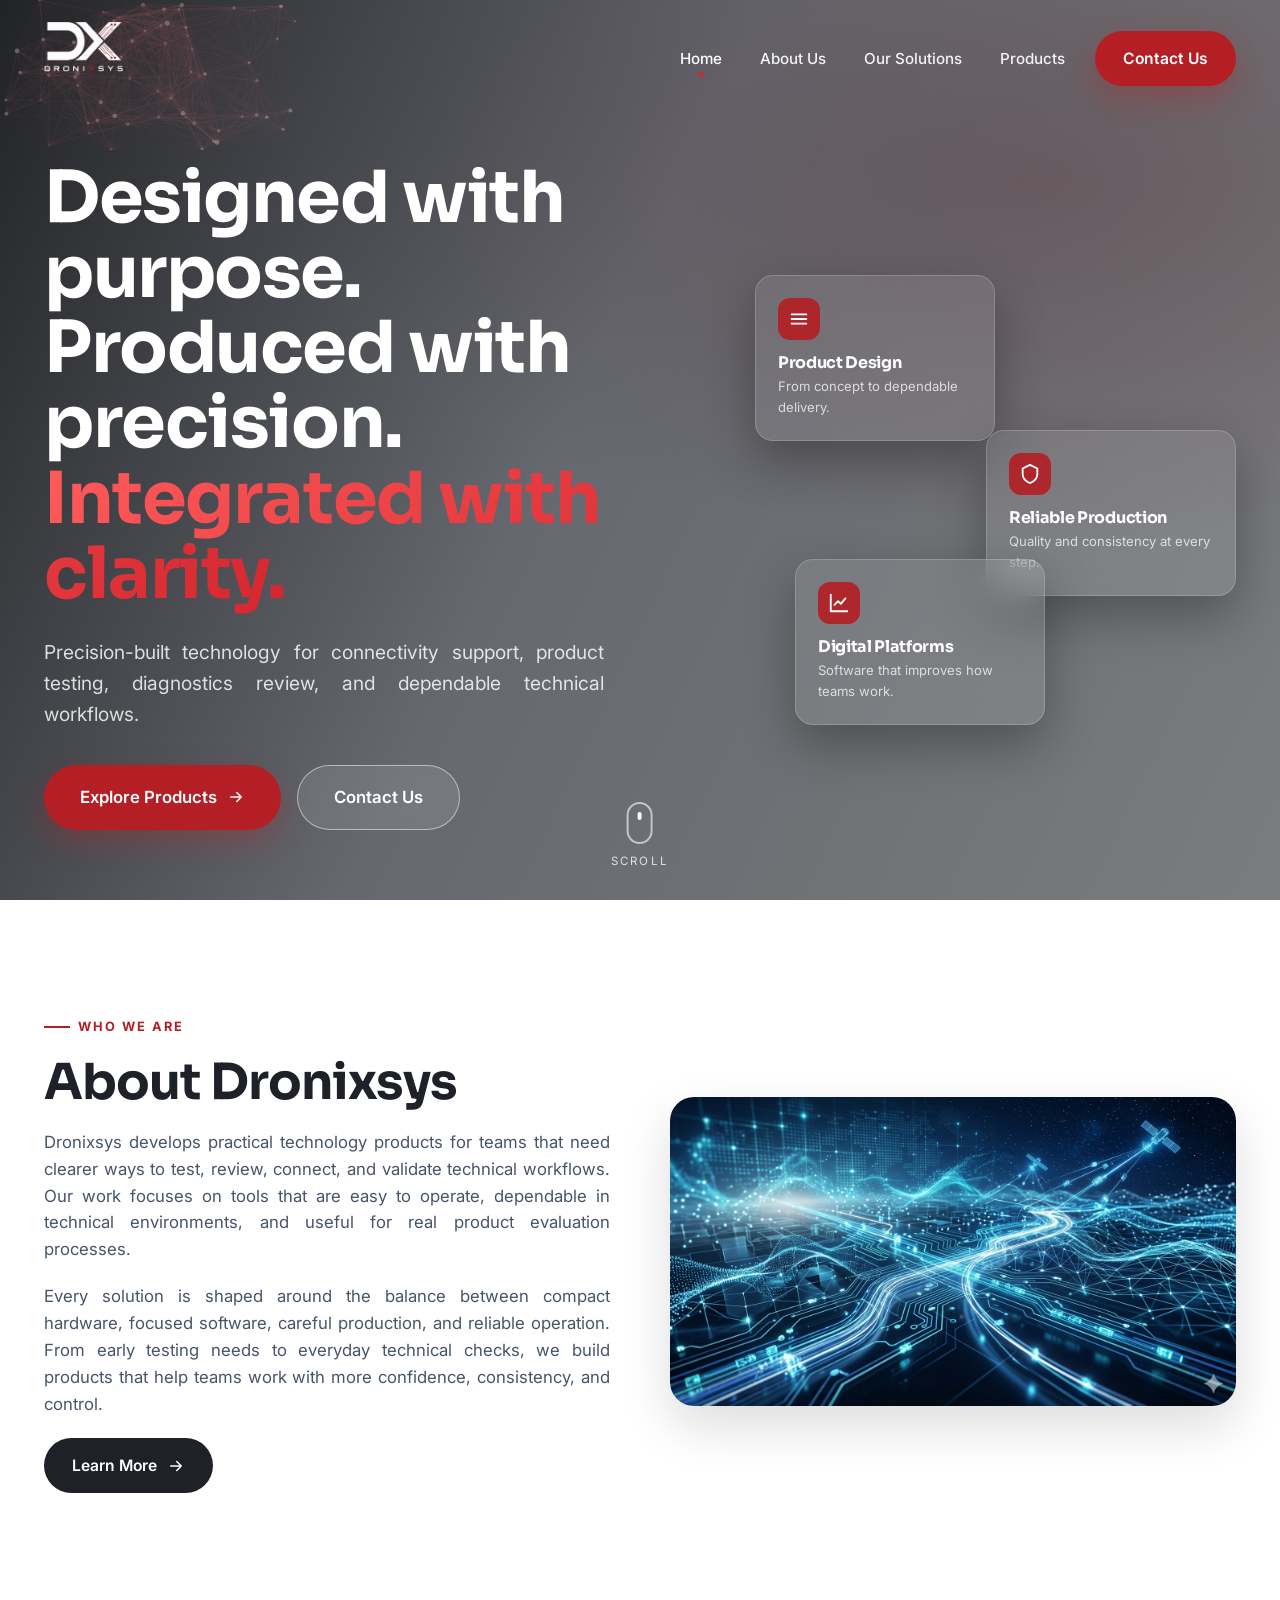
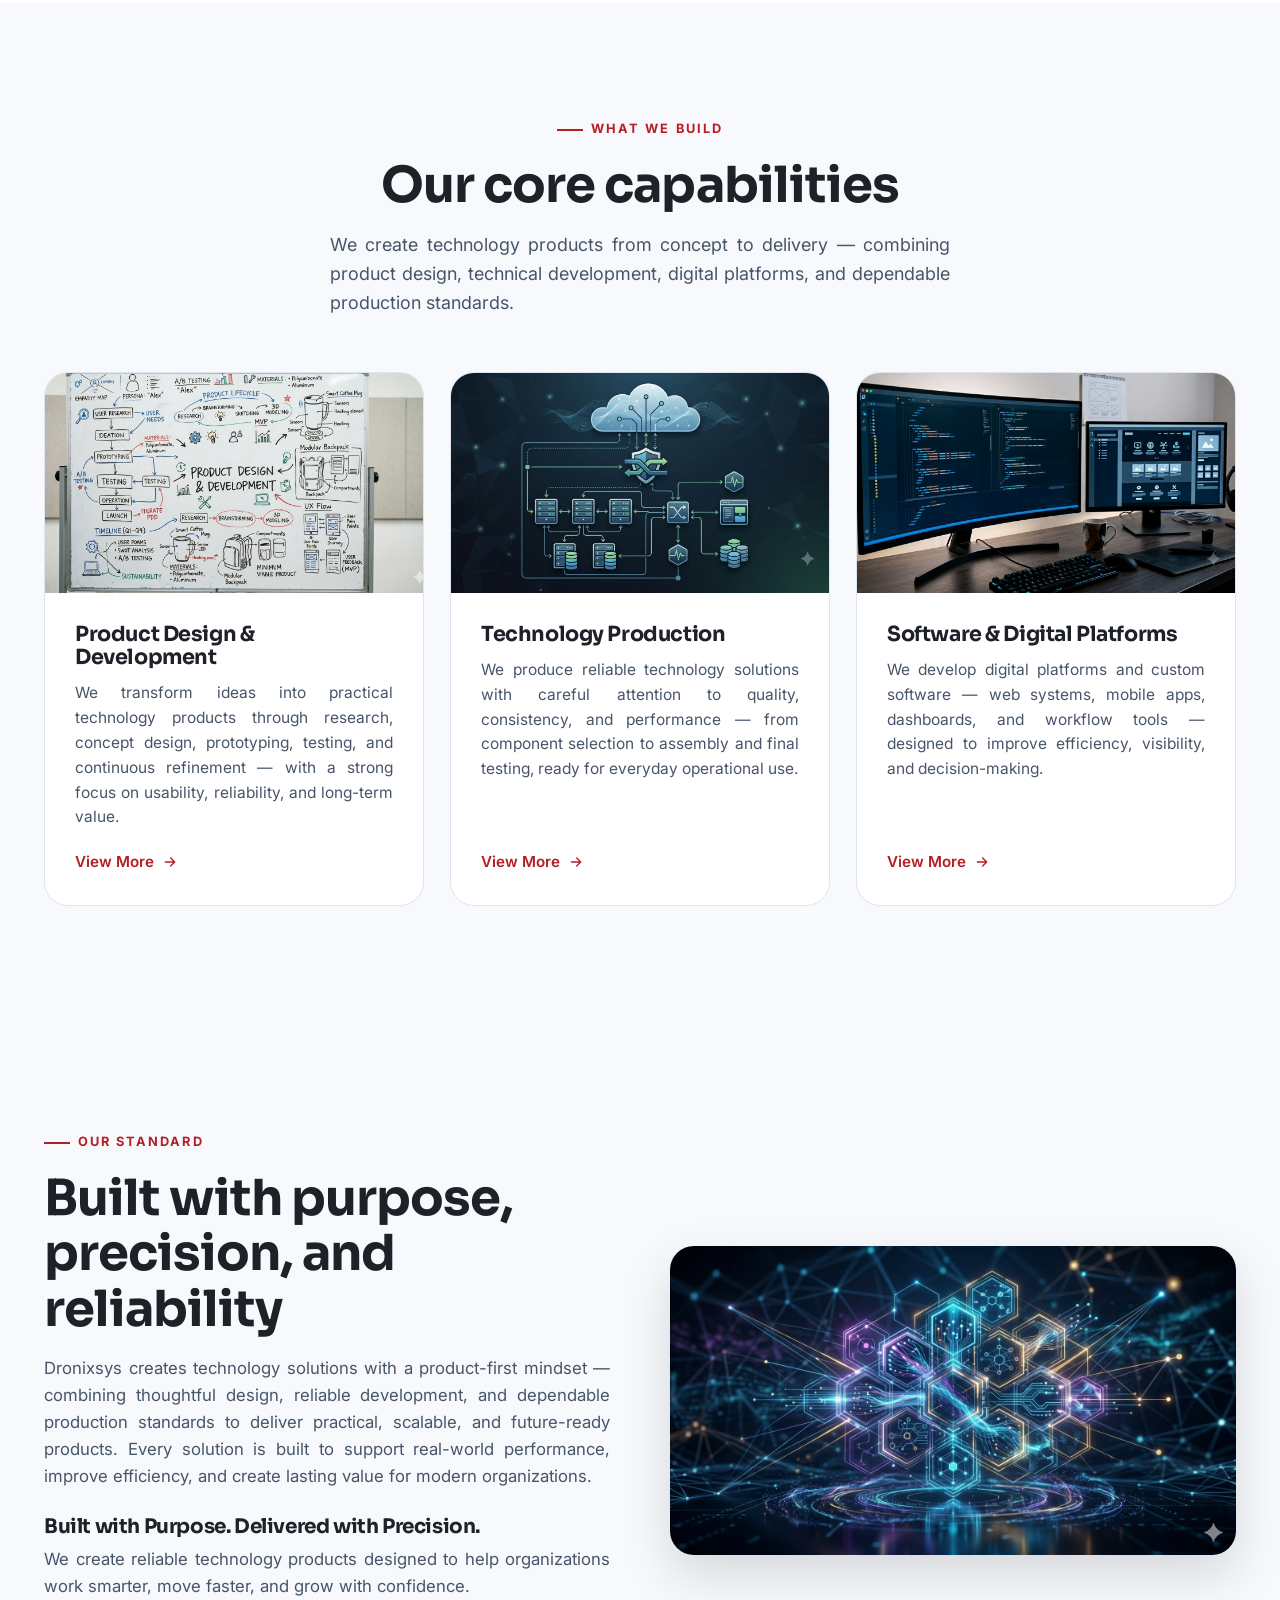
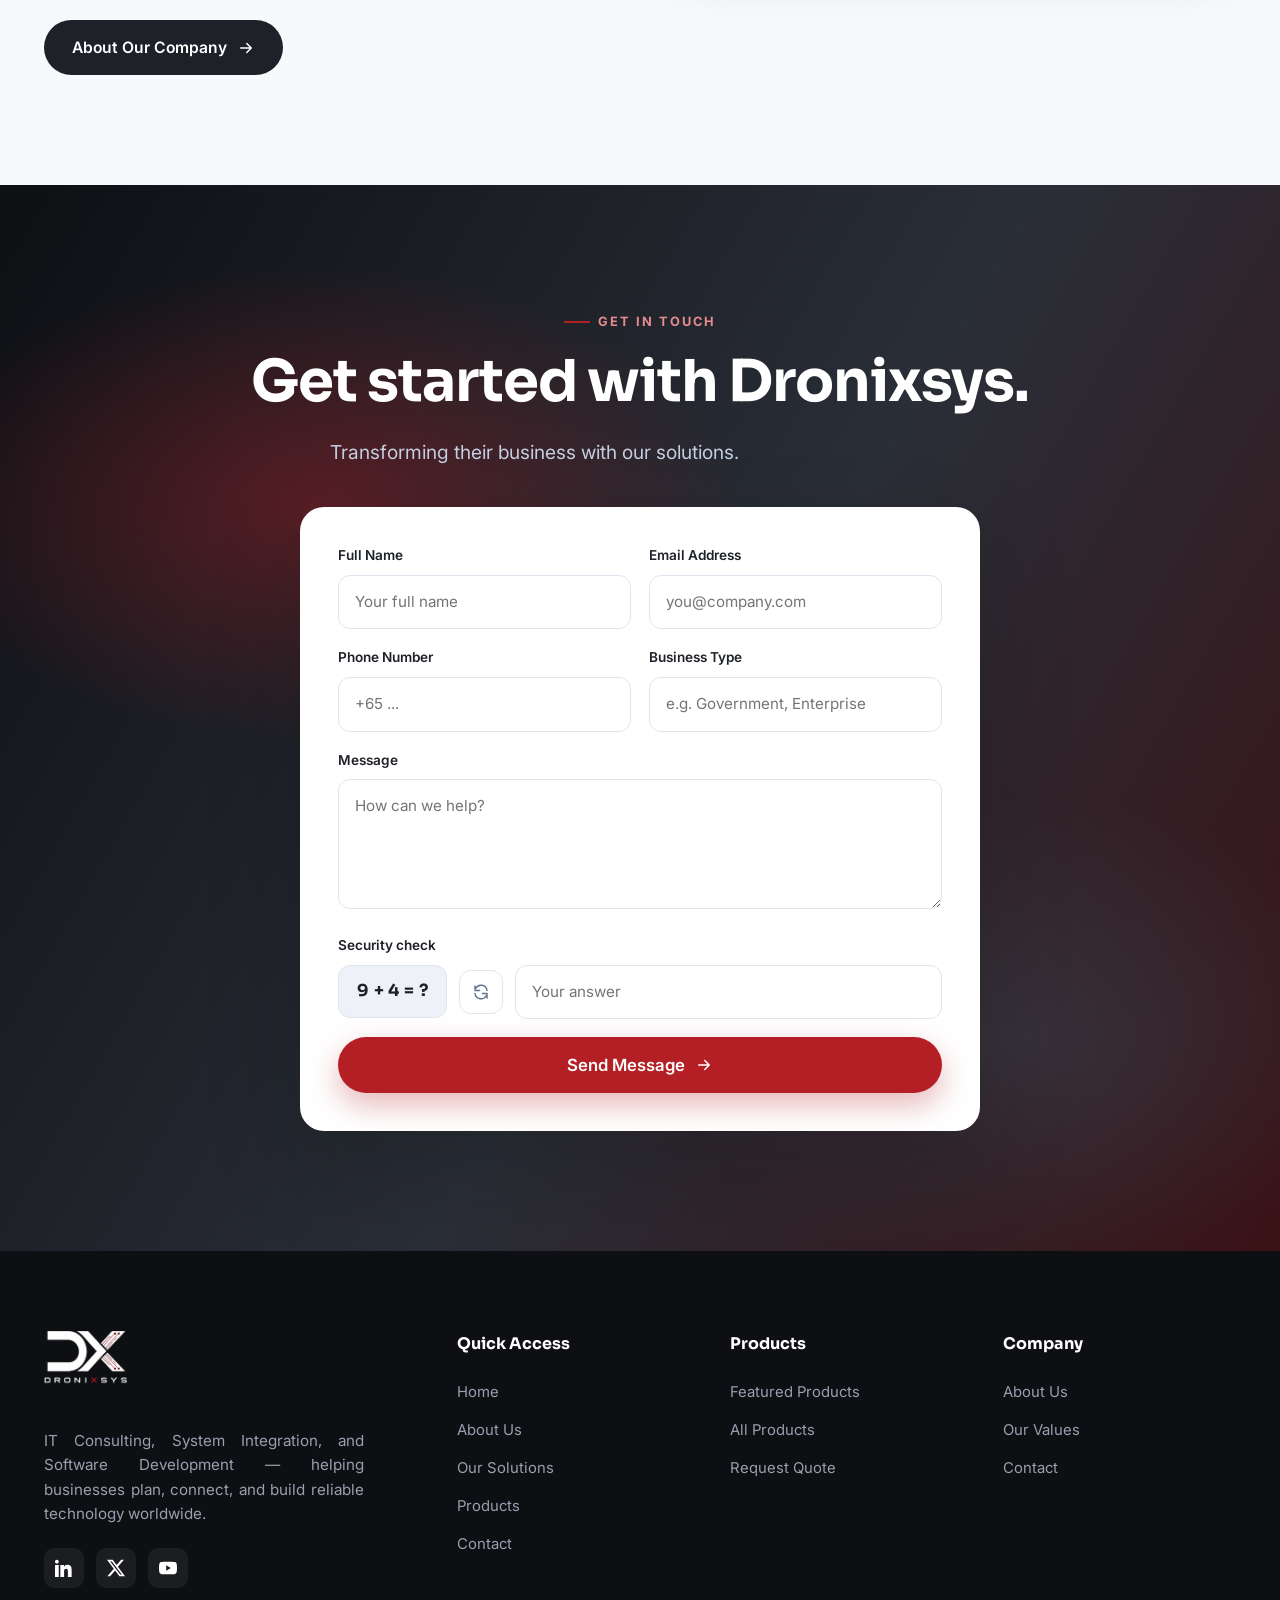
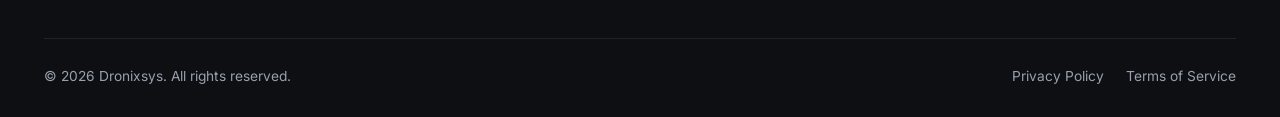
==== commit 1e6fd673: "Add simple math captcha to contact forms, remove Email/Phone cards, fix phone placeholder to +65" ====
--- a/index.html
+++ b/index.html
@@ -192,6 +192,17 @@
           <div class="field"><label for="gbtype">Business Type</label><input id="gbtype" type="text" placeholder="e.g. Government, Enterprise" /></div>
         </div>
         <div class="field"><label for="gmsg">Message</label><textarea id="gmsg" placeholder="How can we help?"></textarea></div>
+        <div class="field captcha">
+          <label>Security check</label>
+          <div class="captcha__row">
+            <span class="captcha__question" data-captcha-question>? + ? = ?</span>
+            <button type="button" class="captcha__refresh" data-captcha-refresh aria-label="New question">
+              <svg viewBox="0 0 24 24" fill="none" stroke="currentColor" stroke-width="2"><path d="M4 4v6h6M20 20v-6h-6" stroke-linecap="round" stroke-linejoin="round"/><path d="M20 10a8 8 0 0 0-14.9-3M4 14a8 8 0 0 0 14.9 3" stroke-linecap="round" stroke-linejoin="round"/></svg>
+            </button>
+            <input type="number" inputmode="numeric" class="captcha__input" data-captcha-input required placeholder="Your answer" />
+          </div>
+          <p class="captcha__error" data-captcha-error>Incorrect answer, please try again.</p>
+        </div>
         <button type="submit" class="btn btn--primary btn--lg" style="justify-content:center">Send Message
           <svg viewBox="0 0 24 24" fill="none" stroke="currentColor" stroke-width="2"><path d="M5 12h14M13 6l6 6-6 6" stroke-linecap="round" stroke-linejoin="round"/></svg>
         </button>
--- a/css/style.css
+++ b/css/style.css
@@ -392,6 +392,25 @@
 .field input:focus, .field select:focus, .field textarea:focus { outline: none; border-color: var(--navy); box-shadow: 0 0 0 4px rgba(22,46,84,.1); }
 .form__note { font-size: .84rem; color: var(--slate-500); }
 .form__ok { display: none; padding: 14px 18px; border-radius: 12px; background: #e6f7ee; color: #1a7a45; font-weight: 600; font-size: .95rem; }
+
+/* captcha */
+.captcha__row { display: flex; align-items: center; gap: 12px; flex-wrap: wrap; }
+.captcha__question {
+  font-family: var(--font-display); font-weight: 700; font-size: 1.05rem; color: var(--navy);
+  background: var(--slate-100); border: 1.5px solid var(--slate-200); border-radius: 12px;
+  padding: 12px 18px; letter-spacing: .02em; user-select: none;
+}
+.captcha__refresh {
+  flex-shrink: 0; width: 44px; height: 44px; border-radius: 12px; display: grid; place-items: center;
+  border: 1.5px solid var(--slate-200); color: var(--slate-500); transition: border-color .3s, color .3s, transform .3s;
+}
+.captcha__refresh svg { width: 18px; height: 18px; }
+.captcha__refresh:hover { border-color: var(--navy); color: var(--navy); transform: rotate(90deg); }
+.captcha__input { flex: 1; min-width: 120px; }
+.captcha.field.is-invalid .captcha__question { border-color: var(--red); }
+.captcha.field.is-invalid .captcha__input { border-color: var(--red) !important; }
+.captcha__error { display: none; color: var(--red); font-size: .82rem; margin-top: 8px; }
+.captcha.field.is-invalid .captcha__error { display: block; }
 
 /* value/info list */
 .info-card { background: #fff; border: 1px solid var(--slate-200); border-radius: var(--radius); padding: 30px; display: flex; gap: 18px; align-items: flex-start; }
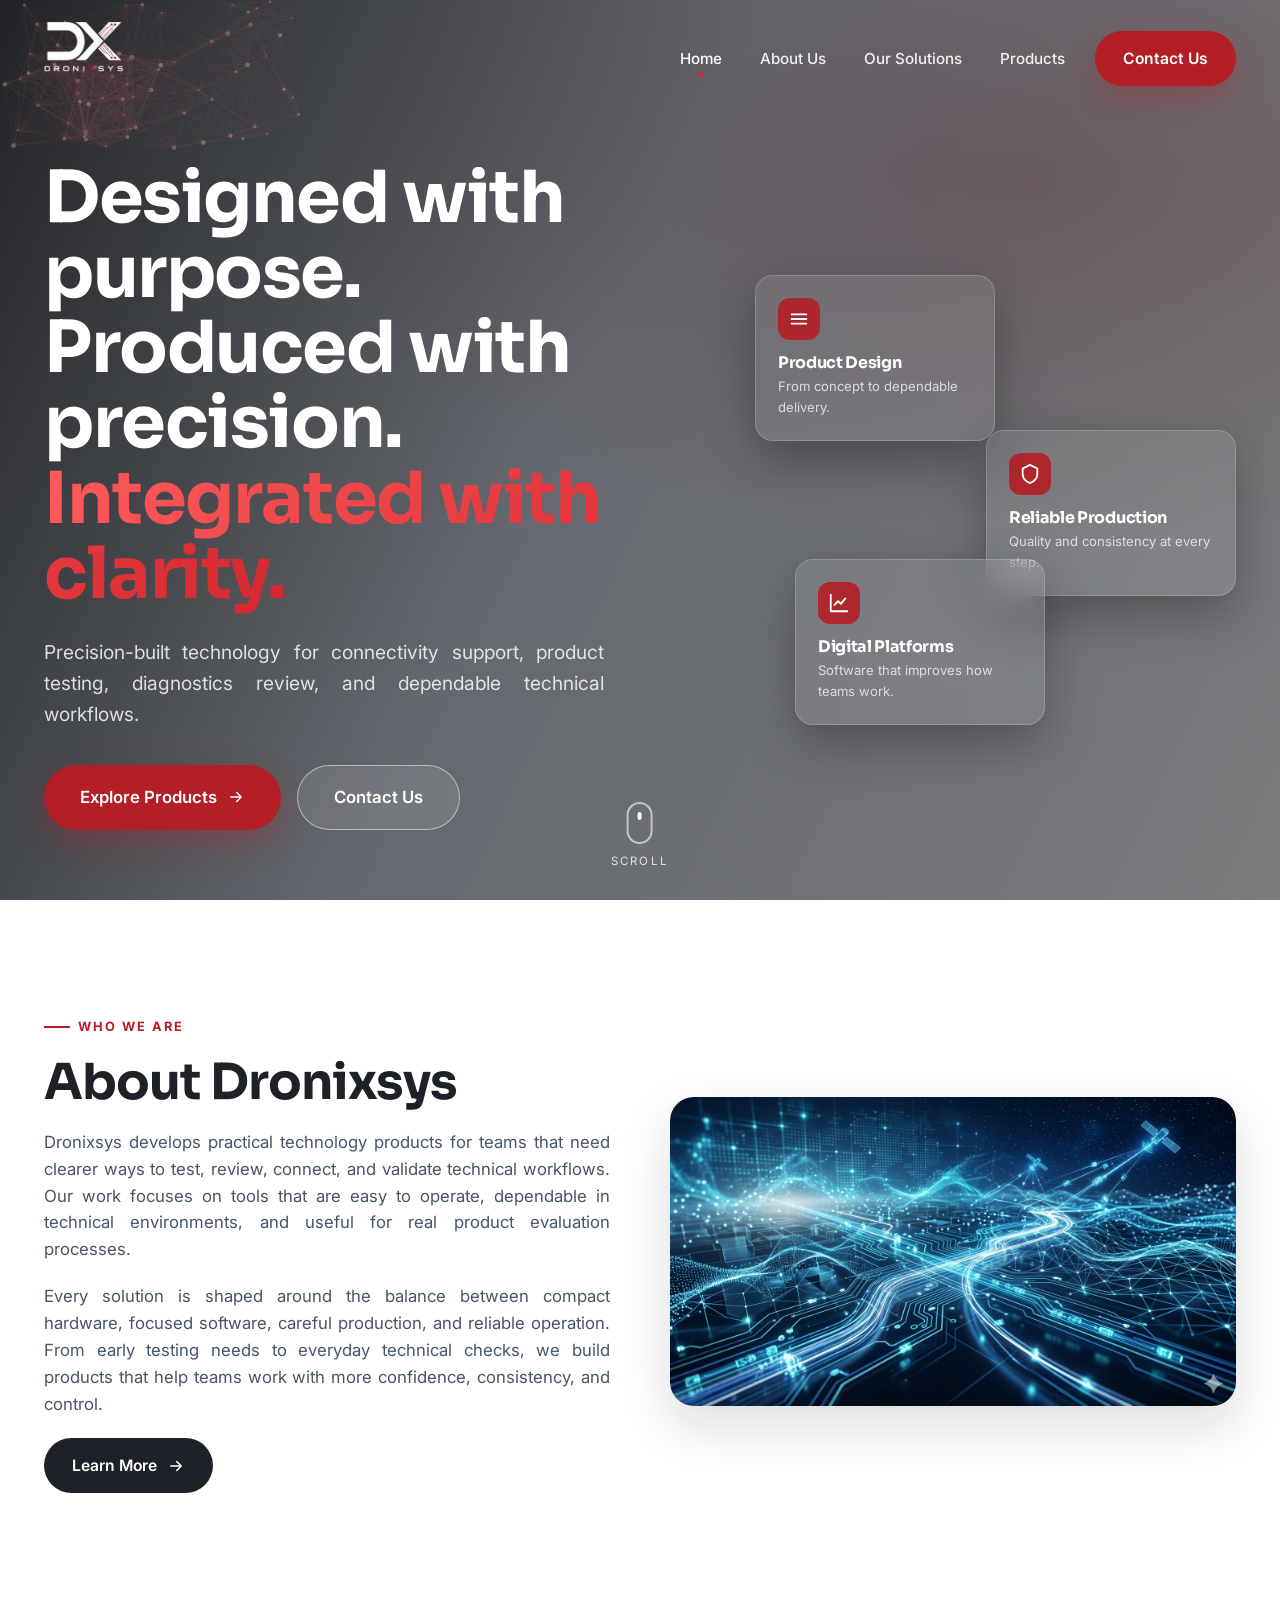
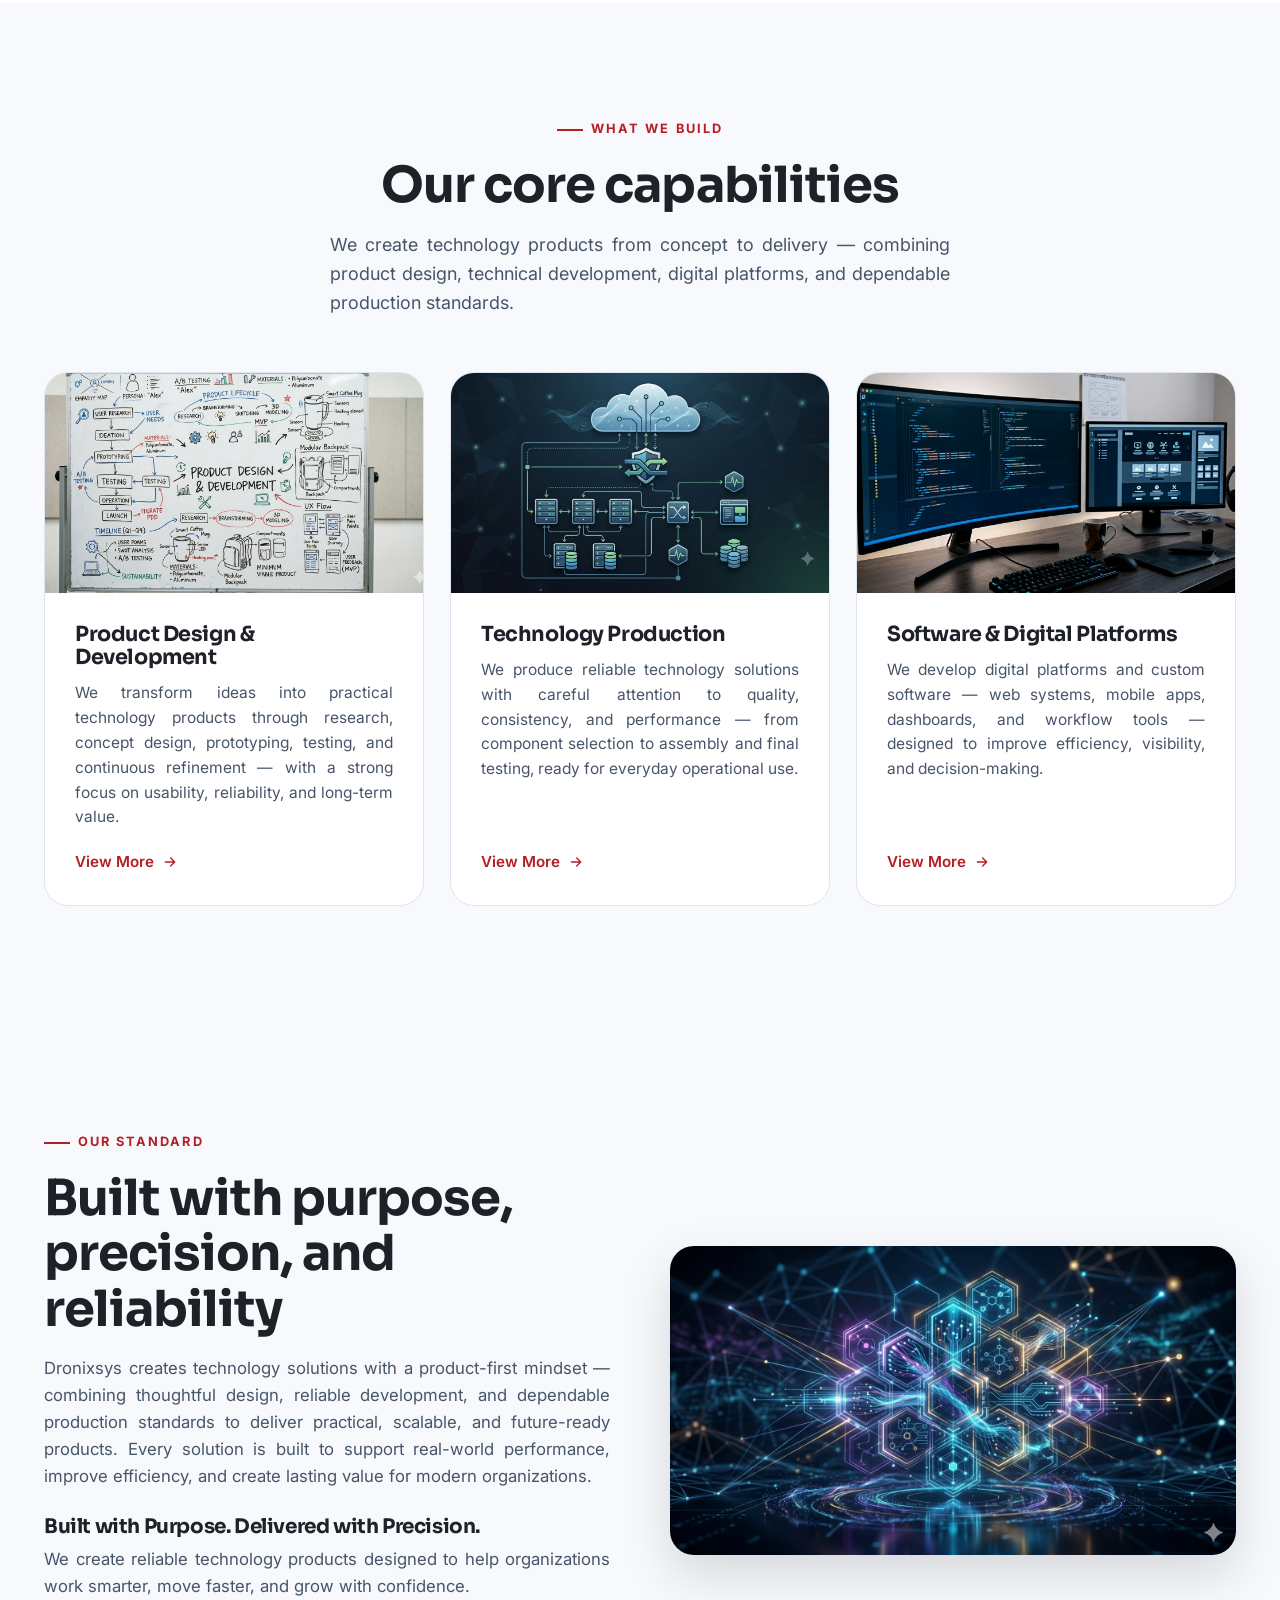
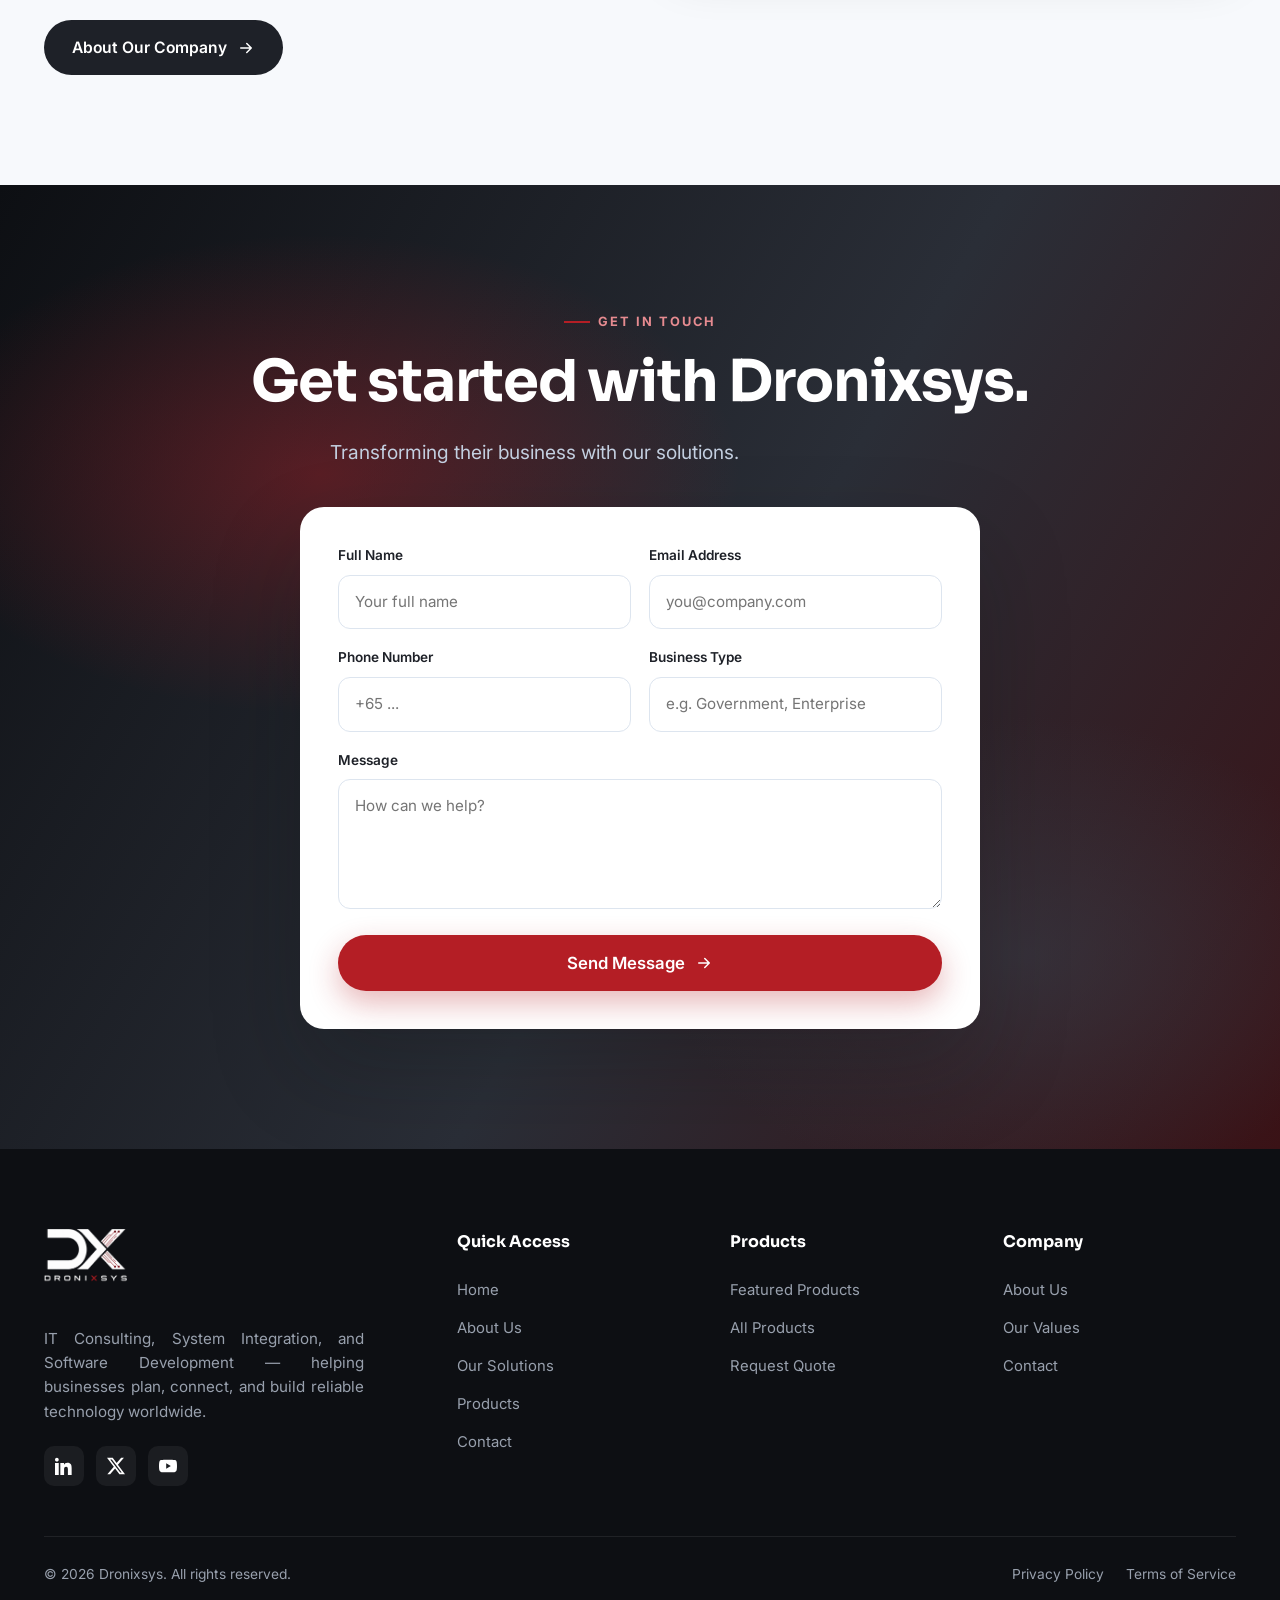
==== commit 71ce13e7: "Replace inline math captcha with popup jigsaw puzzle slider captcha; fix form submit after solve" ====
--- a/index.html
+++ b/index.html
@@ -192,17 +192,6 @@
           <div class="field"><label for="gbtype">Business Type</label><input id="gbtype" type="text" placeholder="e.g. Government, Enterprise" /></div>
         </div>
         <div class="field"><label for="gmsg">Message</label><textarea id="gmsg" placeholder="How can we help?"></textarea></div>
-        <div class="field captcha">
-          <label>Security check</label>
-          <div class="captcha__row">
-            <span class="captcha__question" data-captcha-question>? + ? = ?</span>
-            <button type="button" class="captcha__refresh" data-captcha-refresh aria-label="New question">
-              <svg viewBox="0 0 24 24" fill="none" stroke="currentColor" stroke-width="2"><path d="M4 4v6h6M20 20v-6h-6" stroke-linecap="round" stroke-linejoin="round"/><path d="M20 10a8 8 0 0 0-14.9-3M4 14a8 8 0 0 0 14.9 3" stroke-linecap="round" stroke-linejoin="round"/></svg>
-            </button>
-            <input type="number" inputmode="numeric" class="captcha__input" data-captcha-input required placeholder="Your answer" />
-          </div>
-          <p class="captcha__error" data-captcha-error>Incorrect answer, please try again.</p>
-        </div>
         <button type="submit" class="btn btn--primary btn--lg" style="justify-content:center">Send Message
           <svg viewBox="0 0 24 24" fill="none" stroke="currentColor" stroke-width="2"><path d="M5 12h14M13 6l6 6-6 6" stroke-linecap="round" stroke-linejoin="round"/></svg>
         </button>
--- a/css/style.css
+++ b/css/style.css
@@ -393,24 +393,50 @@
 .form__note { font-size: .84rem; color: var(--slate-500); }
 .form__ok { display: none; padding: 14px 18px; border-radius: 12px; background: #e6f7ee; color: #1a7a45; font-weight: 600; font-size: .95rem; }
 
-/* captcha */
-.captcha__row { display: flex; align-items: center; gap: 12px; flex-wrap: wrap; }
-.captcha__question {
-  font-family: var(--font-display); font-weight: 700; font-size: 1.05rem; color: var(--navy);
-  background: var(--slate-100); border: 1.5px solid var(--slate-200); border-radius: 12px;
-  padding: 12px 18px; letter-spacing: .02em; user-select: none;
-}
-.captcha__refresh {
-  flex-shrink: 0; width: 44px; height: 44px; border-radius: 12px; display: grid; place-items: center;
-  border: 1.5px solid var(--slate-200); color: var(--slate-500); transition: border-color .3s, color .3s, transform .3s;
-}
-.captcha__refresh svg { width: 18px; height: 18px; }
-.captcha__refresh:hover { border-color: var(--navy); color: var(--navy); transform: rotate(90deg); }
-.captcha__input { flex: 1; min-width: 120px; }
-.captcha.field.is-invalid .captcha__question { border-color: var(--red); }
-.captcha.field.is-invalid .captcha__input { border-color: var(--red) !important; }
-.captcha__error { display: none; color: var(--red); font-size: .82rem; margin-top: 8px; }
-.captcha.field.is-invalid .captcha__error { display: block; }
+/* puzzle captcha modal */
+.captcha-modal {
+  position: fixed; inset: 0; z-index: 2000; display: none; align-items: center; justify-content: center;
+  background: rgba(13, 15, 19, .6); backdrop-filter: blur(4px); padding: 20px;
+}
+.captcha-modal.open { display: flex; }
+.captcha-modal__box {
+  background: #fff; border-radius: var(--radius-lg); padding: 28px; width: 100%; max-width: 340px;
+  box-shadow: var(--shadow-xl); text-align: center; animation: captchaPop .25s var(--ease);
+}
+@keyframes captchaPop { from { transform: scale(.92); opacity: 0; } to { transform: scale(1); opacity: 1; } }
+.captcha-modal__head { display: flex; align-items: center; justify-content: space-between; margin-bottom: 4px; }
+.captcha-modal__head h3 { font-size: 1.1rem; color: var(--navy); }
+.captcha-modal__close {
+  width: 30px; height: 30px; border-radius: 50%; font-size: 1.3rem; line-height: 1; color: var(--slate-500);
+  display: grid; place-items: center; transition: background .3s, color .3s;
+}
+.captcha-modal__close:hover { background: var(--slate-100); color: var(--navy); }
+.captcha-modal__hint { font-size: .85rem; color: var(--slate-500); margin-bottom: 16px; }
+.captcha-stage { position: relative; width: 240px; height: 130px; margin: 0 auto; border-radius: 12px; overflow: hidden; background: var(--slate-100); }
+.captcha-stage__bg, .captcha-stage__piece { position: absolute; top: 0; left: 0; width: 240px; height: 130px; }
+.captcha-stage__piece { pointer-events: none; will-change: transform; }
+.captcha-slider {
+  width: 240px; margin: 16px auto 0; display: block; appearance: none; height: 38px; border-radius: 10px;
+  background: var(--slate-100); border: 1.5px solid var(--slate-200); cursor: pointer;
+}
+.captcha-slider::-webkit-slider-thumb {
+  appearance: none; width: 40px; height: 34px; border-radius: 8px; background: var(--navy);
+  border: none; cursor: grab; box-shadow: 0 2px 6px rgba(0,0,0,.25);
+  background-image: url("data:image/svg+xml,%3Csvg xmlns='http://www.w3.org/2000/svg' viewBox='0 0 24 24' fill='none' stroke='white' stroke-width='2'%3E%3Cpath d='M8 7l-4 5 4 5M16 7l4 5-4 5' stroke-linecap='round' stroke-linejoin='round'/%3E%3C/svg%3E");
+  background-repeat: no-repeat; background-position: center; background-size: 20px;
+}
+.captcha-slider::-moz-range-thumb {
+  width: 40px; height: 34px; border-radius: 8px; background: var(--navy); border: none; cursor: grab;
+}
+.captcha-modal__msg { min-height: 20px; font-size: .85rem; font-weight: 600; margin-top: 12px; color: var(--slate-500); }
+.captcha-modal__msg.is-success { color: #1a7a45; }
+.captcha-modal__msg.is-error { color: var(--red); }
+.captcha-modal__refresh {
+  margin: 4px auto 0; display: inline-flex; align-items: center; gap: 6px; font-size: .82rem; font-weight: 600;
+  color: var(--slate-500); transition: color .3s;
+}
+.captcha-modal__refresh svg { width: 15px; height: 15px; }
+.captcha-modal__refresh:hover { color: var(--navy); }
 
 /* value/info list */
 .info-card { background: #fff; border: 1px solid var(--slate-200); border-radius: var(--radius); padding: 30px; display: flex; gap: 18px; align-items: flex-start; }
